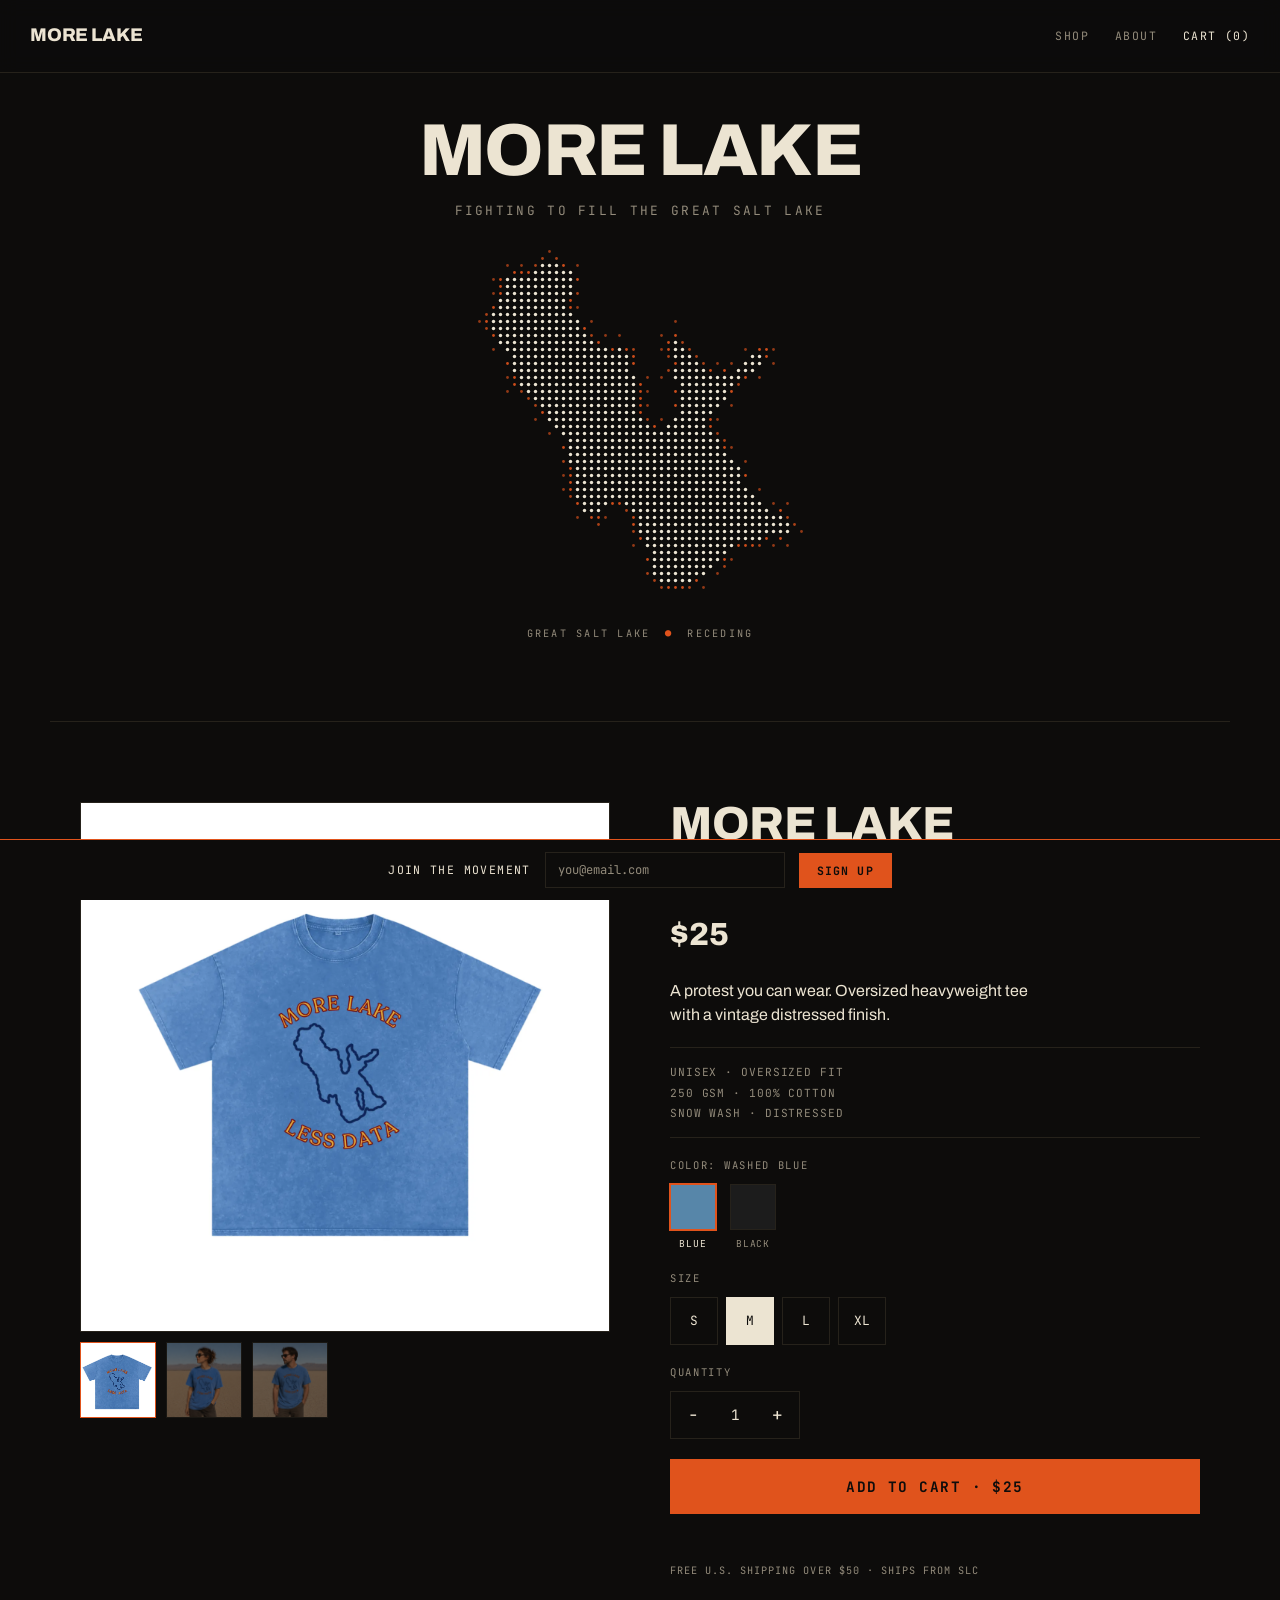
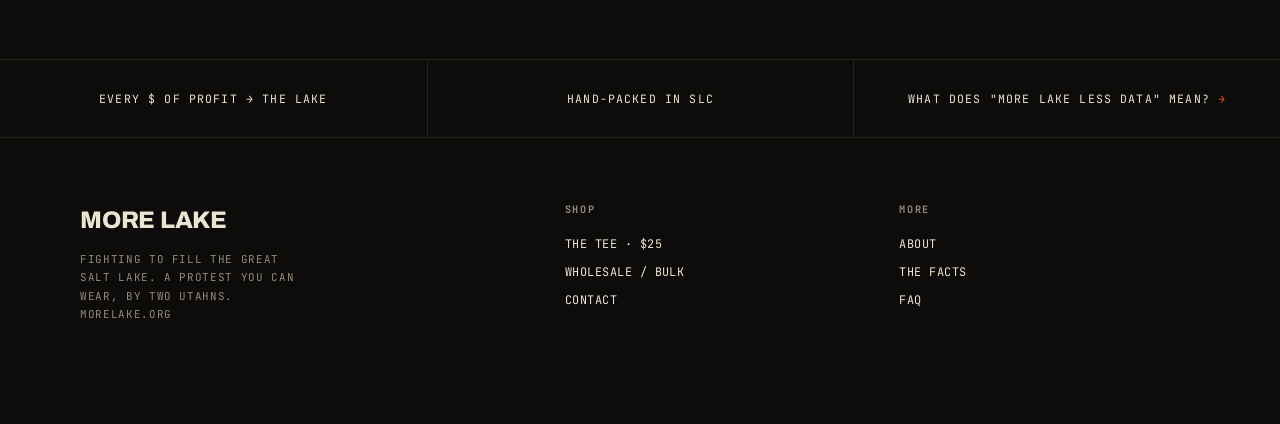
==== index.html @ fe7ec554 "Add cart drawer, quantity stepper, and live stock awareness - Slide-in cart drawer backed by Shopify" ====
<!DOCTYPE html>
<html lang="en">
<head>
<meta charset="UTF-8">
<meta name="viewport" content="width=device-width, initial-scale=1.0">
<meta http-equiv="Cache-Control" content="no-store, max-age=0">
<title>MORE LAKE</title>
<link rel="preconnect" href="https://fonts.googleapis.com">
<link rel="preconnect" href="https://fonts.gstatic.com" crossorigin>
<link href="https://fonts.googleapis.com/css2?family=Archivo:wght@400;500;600;700;800;900&family=JetBrains+Mono:wght@400;500;700&display=swap" rel="stylesheet">
<link rel="stylesheet" href="styles.css">
</head>
<body>

<nav>
  <div class="wordmark">More Lake</div>
  <div class="navr">
    <a href="#shop">SHOP</a>
    <a href="about.html">ABOUT</a>
    <a href="#" class="live" id="cartLink">CART (0)</a>
  </div>
</nav>

<!-- HERO: animated dithered lake dissolve -->
<header class="hero">
  <h1>More Lake</h1>
  <div class="tag">Fighting to fill the Great Salt Lake</div>
  <div class="lake-wrap">
    <canvas id="lakeCanvas" aria-label="The Great Salt Lake, dissolving"></canvas>
    <div class="lake-cap">Great Salt Lake <span class="dotmark">●</span> receding</div>
  </div>
</header>

<!-- PRODUCT -->
<section class="product" id="shop">
  <div class="gallery">
    <img class="main" id="mainImg" src="assets/blue-flat.png" alt="More Lake Less Data tee">
    <div class="thumbs" id="thumbs">
      <img src="assets/blue-flat.png" class="on" alt="flat">
      <img src="assets/blue-woman.png" alt="on model">
      <img src="assets/blue-man.png" alt="on model">
    </div>
  </div>
  <div class="buy">
    <h2>More Lake<br>Less Data Tee</h2>
    <div class="price">$25</div>
    <div class="desc">A protest you can wear. Oversized heavyweight tee with a vintage distressed finish.</div>
    <div class="specrow">
      UNISEX · OVERSIZED FIT<br>
      250 GSM · 100% COTTON<br>
      SNOW WASH · DISTRESSED
    </div>

    <div class="opt">
      <div class="olbl">Color: <span id="colorName">Washed Blue</span></div>
      <div class="swatches" id="swatches">
        <div class="sw on" data-color="blue"><span class="chip chip-blue"></span><span class="nm">Blue</span></div>
        <div class="sw" data-color="black"><span class="chip chip-black"></span><span class="nm">Black</span></div>
      </div>
    </div>

    <div class="opt">
      <div class="olbl">Size</div>
      <div class="sizes" id="sizes">
        <div class="sz">S</div><div class="sz on">M</div><div class="sz">L</div><div class="sz">XL</div>
      </div>
    </div>

    <div class="opt">
      <div class="olbl">Quantity</div>
      <div class="qtybox">
        <button class="qbtn" id="qminus" type="button" aria-label="Decrease quantity">−</button>
        <span class="qval" id="qval">1</span>
        <button class="qbtn" id="qplus" type="button" aria-label="Increase quantity">+</button>
      </div>
    </div>

    <button class="addcart" id="add">ADD TO CART · $25</button>
    <div class="stocknote" id="stocknote"></div>
    <div class="fine">FREE U.S. SHIPPING OVER $50 · SHIPS FROM SLC</div>
  </div>
</section>

<!-- VALUES -->
<div class="values">
  <div>EVERY $ OF PROFIT → THE LAKE</div>
  <div>HAND-PACKED IN SLC</div>
  <a href="about.html" class="vcell">WHAT DOES "MORE LAKE LESS DATA" MEAN? <span class="arr">→</span></a>
</div>

<!-- FOOTER -->
<footer>
  <div>
    <div class="fm">More Lake</div>
    <div class="ft">Fighting to fill the Great Salt Lake. A protest you can wear, by two Utahns. morelake.org</div>
  </div>
  <div>
    <h4>Shop</h4>
    <a href="index.html#shop">The tee · $25</a>
    <a href="wholesale.html">Wholesale / bulk</a>
    <a href="contact.html">Contact</a>
  </div>
  <div>
    <h4>More</h4>
    <a href="about.html">About</a>
    <a href="about.html#facts">The facts</a>
    <a href="about.html#faq">FAQ</a>
  </div>
</footer>

<form class="emailbar" id="emailbar">
  <span class="lbl">JOIN THE MOVEMENT</span>
  <input type="email" placeholder="you@email.com" aria-label="email">
  <button type="submit">SIGN UP</button>
</form>

<div class="cart-backdrop" id="cartBackdrop"></div>
<aside class="cart-drawer" id="cartDrawer" aria-hidden="true" aria-label="Cart">
  <div class="cart-head"><span>Your Cart</span><button class="cart-close" id="cartClose" aria-label="Close cart">✕</button></div>
  <div class="cart-msg" id="cartMsg" role="status"></div>
  <div class="cart-items" id="cartItems"></div>
  <div class="cart-foot">
    <div class="cart-sub"><span>Subtotal</span><span id="cartSubtotal">$0.00</span></div>
    <button class="cart-checkout" id="cartCheckout">Checkout</button>
    <button class="cart-continue" id="cartContinue">Continue shopping</button>
  </div>
</aside>

<script>
  // ---- product interactions ----
  var SETS = {
    blue:  ['assets/blue-flat.png','assets/blue-woman.png','assets/blue-man.png'],
    black: ['assets/black-flat.png','assets/black-woman.png','assets/black-man.png']
  };
  var NAMES = {blue:'Washed Blue', black:'Washed Black'};
  var mainImg = document.getElementById('mainImg'), thumbs = document.getElementById('thumbs');
  function loadColor(color){
    document.getElementById('colorName').textContent = NAMES[color];
    mainImg.src = SETS[color][0];
    thumbs.innerHTML='';
    SETS[color].forEach(function(src,i){
      var t=document.createElement('img');t.src=src;if(i===0)t.className='on';
      t.addEventListener('click',function(){mainImg.src=src;thumbs.querySelectorAll('img').forEach(function(x){x.classList.remove('on')});t.classList.add('on');});
      thumbs.appendChild(t);
    });
  }
  document.querySelectorAll('#swatches .sw').forEach(function(sw){
    sw.addEventListener('click',function(){document.querySelectorAll('#swatches .sw').forEach(function(x){x.classList.remove('on')});sw.classList.add('on');loadColor(sw.dataset.color);});
  });
  function bindButtons(sel){
    document.querySelectorAll(sel+' .sz').forEach(function(s){
      s.addEventListener('click',function(){document.querySelectorAll(sel+' .sz').forEach(function(x){x.classList.remove('on')});s.classList.add('on');});
    });
  }
  bindButtons('#sizes');

  // ---- Shopify: live stock + on-site cart drawer (Storefront API) ----
  (function(){
    var SHOP='cgc10s-wr.myshopify.com', TOKEN='842c94f2799cb11d07cfb4695abb3f35', PID='9470919606530';
    var CLIENT=null, VARIANTS=[], CO=null, ready=false;
    var addBtn=document.getElementById('add'), note=document.getElementById('stocknote');
    var itemsEl=document.getElementById('cartItems'), subEl=document.getElementById('cartSubtotal'), cartLink=document.getElementById('cartLink');
    var drawer=document.getElementById('cartDrawer'), backdrop=document.getElementById('cartBackdrop');
    var msgEl=document.getElementById('cartMsg'), msgT=null;
    function showCartMsg(t){if(!msgEl)return;msgEl.textContent=t;msgEl.classList.add('show');if(msgT)clearTimeout(msgT);msgT=setTimeout(function(){if(msgEl)msgEl.classList.remove('show');},6000);}
    function clearCartMsg(){if(msgEl)msgEl.classList.remove('show');}
    function lineByVariant(gid){return lines().find(function(l){return l.variant&&l.variant.id===gid;});}

    function money(p){var a=(p&&p.amount!=null)?p.amount:p;var n=parseFloat(a);return '$'+(isNaN(n)?'0.00':n.toFixed(2));}
    function unit(li){var p=li.variant&&li.variant.price;return parseFloat((p&&p.amount!=null)?p.amount:p)||0;}
    function lineImg(li){var t=((li.variant&&li.variant.title)||li.title||'').toLowerCase();return t.indexOf('black')>-1?'assets/black-flat.png':'assets/blue-flat.png';}
    function lines(){return (CO&&CO.lineItems)||[];}
    function count(){return lines().reduce(function(s,li){return s+li.quantity;},0);}
    function updCount(){if(cartLink)cartLink.textContent='CART ('+count()+')';}

    function ingest(p){
      if(!p||!p.variants||!p.variants.length)return false;
      VARIANTS=p.variants.map(function(v){
        var o=(v.selectedOptions||[]).map(function(x){return String(x.value).toLowerCase().trim();});
        if(!o.length)o=String(v.title||'').toLowerCase().split('/').map(function(t){return t.trim();});
        return {gid:v.id,opts:o,avail:v.available!==false,qty:(typeof v.quantityAvailable==='number'?v.quantityAvailable:null)};
      });
      refresh();return true;
    }
    function match(color,size){return VARIANTS.find(function(x){return x.opts.some(function(t){return t.indexOf(color)>-1;})&&x.opts.some(function(t){return t===size;});});}
    function cur(){var sw=document.querySelector('#swatches .sw.on'),sz=document.querySelector('#sizes .sz.on');return {color:(sw?sw.dataset.color:'blue').toLowerCase(),size:(sz?sz.textContent.trim().toLowerCase():'')};}
    function pdpQty(){var q=document.getElementById('qval');return q?(parseInt(q.textContent,10)||1):1;}
    function refresh(){
      if(!VARIANTS.length)return;
      var c=cur();
      document.querySelectorAll('#sizes .sz').forEach(function(b){var v=match(c.color,b.textContent.trim().toLowerCase());b.classList.toggle('soldout',!v||!v.avail);});
      var v=c.size?match(c.color,c.size):null;
      if(!v||!v.avail){addBtn.classList.add('soldout');addBtn.textContent='SOLD OUT';if(note){note.textContent=c.size?'Sold out in this size':'';note.className='stocknote out';}}
      else{addBtn.classList.remove('soldout');addBtn.textContent='ADD TO CART · $25';if(note){if(v.qty!=null&&v.qty>0&&v.qty<=5){note.textContent='Only '+v.qty+' left';note.className='stocknote low';}else{note.textContent='';note.className='stocknote';}}}
    }

    function setCO(c){CO=c;render();updCount();}
    function drop(){try{localStorage.removeItem('ml_co');}catch(e){}}
    function newCart(){CLIENT.checkout.create().then(function(c){try{localStorage.setItem('ml_co',c.id);}catch(e){}setCO(c);ready=true;});}
    function getCart(){
      var id=null; try{id=localStorage.getItem('ml_co');}catch(e){}
      if(id){CLIENT.checkout.fetch(id).then(function(c){if(c&&!c.completedAt){setCO(c);ready=true;}else{drop();newCart();}}).catch(function(){drop();newCart();});}
      else newCart();
    }
    function addLine(gid,q){
      var before=count();
      return CLIENT.checkout.addLineItems(CO.id,[{variantId:gid,quantity:q}]).then(function(c){
        setCO(c);openCart();
        var added=count()-before, lv=lineByVariant(gid), total=lv?lv.quantity:added;
        return {requested:q, added:added, total:total, capped:added<q};
      });
    }
    function setQty(lid,q){
      if(q<1)return removeLine(lid);
      return CLIENT.checkout.updateLineItems(CO.id,[{id:lid,quantity:q}]).then(function(c){
        setCO(c);
        var l=lines().find(function(x){return x.id===lid;});
        if(l&&l.quantity<q)showCartMsg("That's all we have in stock.");
      }).catch(function(){render();});
    }
    function removeLine(lid){return CLIENT.checkout.removeLineItems(CO.id,[lid]).then(setCO).catch(function(){render();});}
    function findLine(id){return lines().find(function(l){return l.id===id;});}
    function render(){
      if(!itemsEl)return;
      var ls=lines();
      if(!ls.length){itemsEl.innerHTML='<div class="cart-empty">Your cart is empty</div>';if(subEl)subEl.textContent='$0.00';return;}
      itemsEl.innerHTML=ls.map(function(l){
        return '<div class="cart-line"><img src="'+lineImg(l)+'" alt="">'
          +'<div class="cl-info"><div class="cl-title">'+(l.title||'More Lake Less Data Tee')+'</div>'
          +'<div class="cl-variant">'+((l.variant&&l.variant.title)||'')+'</div>'
          +'<div class="cl-bottom"><span class="cl-qty"><button data-dec="'+l.id+'" aria-label="decrease">−</button><span>'+l.quantity+'</span><button data-inc="'+l.id+'" aria-label="increase">+</button></span>'
          +'<button class="cl-remove" data-rm="'+l.id+'">Remove</button></div></div>'
          +'<div class="cl-price">'+money(unit(l)*l.quantity)+'</div></div>';
      }).join('');
      if(subEl)subEl.textContent=money(CO.subtotalPrice);
      itemsEl.querySelectorAll('[data-dec]').forEach(function(b){b.onclick=function(){var l=findLine(b.getAttribute('data-dec'));if(l)setQty(l.id,l.quantity-1);};});
      itemsEl.querySelectorAll('[data-inc]').forEach(function(b){b.onclick=function(){var l=findLine(b.getAttribute('data-inc'));if(l)setQty(l.id,l.quantity+1);};});
      itemsEl.querySelectorAll('[data-rm]').forEach(function(b){b.onclick=function(){removeLine(b.getAttribute('data-rm'));};});
    }
    function openCart(){clearCartMsg();if(drawer){drawer.classList.add('open');drawer.setAttribute('aria-hidden','false');}if(backdrop)backdrop.classList.add('open');}
    function closeCart(){if(drawer){drawer.classList.remove('open');drawer.setAttribute('aria-hidden','true');}if(backdrop)backdrop.classList.remove('open');}

    function loadSDK(cb){if(window.ShopifyBuy&&window.ShopifyBuy.buildClient)return cb();var s=document.createElement('script');s.async=true;s.src='https://sdks.shopifycdn.com/buy-button/latest/buy-button-storefront.min.js';s.onload=cb;(document.head||document.body).appendChild(s);}
    loadSDK(function(){
      CLIENT=ShopifyBuy.buildClient({domain:SHOP,storefrontAccessToken:TOKEN});
      var ids=[PID,(function(){try{return btoa('gid://shopify/Product/'+PID);}catch(e){return PID;}})(),'gid://shopify/Product/'+PID];
      (function go(i){if(i>=ids.length){console.warn('[ML] product fetch failed');return;}CLIENT.product.fetch(ids[i]).then(function(p){if(!ingest(p))go(i+1);}).catch(function(){go(i+1);});})(0);
      getCart();
    });

    var qv=document.getElementById('qval'),qm=document.getElementById('qminus'),qp=document.getElementById('qplus');
    if(qm)qm.onclick=function(){qv.textContent=Math.max(1,(parseInt(qv.textContent,10)||1)-1);};
    if(qp)qp.onclick=function(){qv.textContent=Math.min(10,(parseInt(qv.textContent,10)||1)+1);};
    document.querySelectorAll('#swatches .sw').forEach(function(s){s.addEventListener('click',refresh);});
    document.querySelectorAll('#sizes .sz').forEach(function(s){s.addEventListener('click',refresh);});
    function doAdd(v){addBtn.textContent='ADDING…';addLine(v.gid,pdpQty()).then(function(res){addBtn.textContent='ADD TO CART · $25';var q=document.getElementById('qval');if(q)q.textContent='1';if(res&&res.capped){if(res.added<=0)showCartMsg('You already have all '+res.total+' we have in stock.');else showCartMsg('Only '+res.total+' left in stock, so we added '+res.added+'.');}}).catch(function(){addBtn.textContent='ADD TO CART · $25';});}
    addBtn.addEventListener('click',function(){
      if(addBtn.classList.contains('soldout'))return;
      var c=cur(); var v=c.size?match(c.color,c.size):null;
      if(!v||!v.avail)return;
      if(ready&&CO){doAdd(v);return;}
      addBtn.textContent='ONE MOMENT…';var n=0,iv=setInterval(function(){n++;if((ready&&CO)||n>24){clearInterval(iv);if(ready&&CO)doAdd(v);else addBtn.textContent='ADD TO CART · $25';}},250);
    });
    var cClose=document.getElementById('cartClose'),cCont=document.getElementById('cartContinue'),cCheck=document.getElementById('cartCheckout');
    if(cClose)cClose.onclick=closeCart; if(cCont)cCont.onclick=closeCart; if(backdrop)backdrop.onclick=closeCart;
    if(cCheck)cCheck.onclick=function(){if(CO&&CO.webUrl&&count()>0)window.location.href=CO.webUrl;};
    if(cartLink)cartLink.addEventListener('click',function(e){e.preventDefault();openCart();});
    document.addEventListener('keydown',function(e){if(e.key==='Escape')closeCart();});
  })();
  document.getElementById('emailbar').addEventListener('submit',function(e){e.preventDefault();var b=this.querySelector('button');b.textContent='THANKS';setTimeout(function(){b.textContent='SIGN UP'},1500);});

  // ---- LAKE DISSOLVE: shoreline recedes & fills, dithered, from the real shirt mask ----
  (function(){
    var canvas=document.getElementById('lakeCanvas');
    if(!canvas) return;
    var ctx=canvas.getContext('2d');
    var DPR=Math.min(window.devicePixelRatio||1,2);
    var STEP=7;
    var off=document.createElement('canvas'), octx=off.getContext('2d');
    var maskImg=new Image();
    var inside=[], dist=null, gw=0, gh=0, W=0, H=0, maxDist=1, ready=false;
    var bayer=[[0,8,2,10],[12,4,14,6],[3,11,1,9],[15,7,13,5]];
    var bone={r:236,g:228,b:210}, orange={r:224,g:83,b:28};

    function build(){
      var cssH=Math.min(Math.round(window.innerHeight*0.42), 380);
      var ar=(maskImg.naturalWidth/maskImg.naturalHeight)||0.94;
      var cssW=Math.min(canvas.parentNode.clientWidth, Math.round(cssH*ar));
      W=cssW; H=cssH;
      canvas.style.width=cssW+'px'; canvas.style.height=cssH+'px';
      canvas.width=cssW*DPR; canvas.height=cssH*DPR;
      ctx.setTransform(DPR,0,0,DPR,0,0);
      gw=Math.ceil(cssW/STEP); gh=Math.ceil(cssH/STEP);
      off.width=gw; off.height=gh; octx.clearRect(0,0,gw,gh);
      var mx=Math.round(gw*0.04), my=Math.round(gh*0.04);
      octx.drawImage(maskImg, mx, my, gw-2*mx, gh-2*my);
      var d=octx.getImageData(0,0,gw,gh).data;
      inside=new Array(gw*gh);
      for(var i=0;i<gw*gh;i++) inside[i]=d[i*4+3]>110;
      var INF=1e9; dist=new Float32Array(gw*gh);
      for(i=0;i<gw*gh;i++) dist[i]=inside[i]?INF:0;
      var x,y,v;
      for(y=0;y<gh;y++)for(x=0;x<gw;x++){ i=y*gw+x; if(!inside[i])continue; v=dist[i];
        if(x>0)v=Math.min(v,dist[i-1]+1);
        if(y>0)v=Math.min(v,dist[i-gw]+1);
        if(x>0&&y>0)v=Math.min(v,dist[i-gw-1]+1.414);
        if(x<gw-1&&y>0)v=Math.min(v,dist[i-gw+1]+1.414);
        dist[i]=v; }
      for(y=gh-1;y>=0;y--)for(x=gw-1;x>=0;x--){ i=y*gw+x; if(!inside[i])continue; v=dist[i];
        if(x<gw-1)v=Math.min(v,dist[i+1]+1);
        if(y<gh-1)v=Math.min(v,dist[i+gw]+1);
        if(x<gw-1&&y<gh-1)v=Math.min(v,dist[i+gw+1]+1.414);
        if(x>0&&y<gh-1)v=Math.min(v,dist[i+gw-1]+1.414);
        dist[i]=v; }
      maxDist=1; for(i=0;i<gw*gh;i++) if(inside[i]&&dist[i]<1e8&&dist[i]>maxDist) maxDist=dist[i];
      ready=true;
    }
    function frame(t){
      if(ready){
        ctx.clearRect(0,0,W,H);
        var e=(0.5-0.5*Math.cos(t*0.00052))*maxDist*0.24;  // gentle recede (less dramatic)
        var band=1.8;
        for(var y=0;y<gh;y++)for(var x=0;x<gw;x++){
          var idx=y*gw+x; if(!inside[idx]) continue;
          var dd=dist[idx]; if(dd>1e8) dd=maxDist;
          var f=(dd-e)/band; if(f>1)f=1;
          if(f<=0) continue;
          if((bayer[y&3][x&3]+0.5)/16 < f){
            var edge=f<0.85;
            var c=edge?orange:bone, rad=edge?1.4:1.7;
            ctx.fillStyle='rgba('+c.r+','+c.g+','+c.b+','+(0.5+0.5*f)+')';
            ctx.beginPath(); ctx.arc(x*STEP+STEP/2,y*STEP+STEP/2,rad,0,6.2832); ctx.fill();
          }
        }
      }
      requestAnimationFrame(frame);
    }
    maskImg.onload=function(){ build(); };
    maskImg.src='[data-uri]';
    requestAnimationFrame(frame);
    var rt; window.addEventListener('resize',function(){clearTimeout(rt);rt=setTimeout(function(){ if(maskImg.complete) build(); },150);});
  })();
</script>
</body>
</html>
---- styles.css ----
:root{
  --bg:#0d0c0b;
  --panel:#15130f;
  --bone:#ece4d2;
  --dim:#8c857658;
  --dim2:#938b7b;
  --orange:#e0531c;
  --blue:#5786a9;
  --line:#26221b;
}
*{box-sizing:border-box;margin:0;padding:0}
html{scroll-behavior:smooth}
body{
  font-family:'Archivo',Helvetica,Arial,sans-serif;
  background:var(--bg);color:var(--bone);
  line-height:1.5;padding-bottom:54px;-webkit-font-smoothing:antialiased;overflow-x:hidden;
}
a{color:inherit;text-decoration:none}
img{max-width:100%;display:block}
.mono{font-family:'JetBrains Mono',monospace}
.dotmark{color:var(--orange)}

/* nav */
nav{display:flex;align-items:center;justify-content:space-between;padding:22px 30px;
  position:sticky;top:0;background:rgba(13,12,11,.82);backdrop-filter:blur(10px);z-index:40;border-bottom:1px solid var(--line)}
.wordmark{font-weight:800;font-size:1.15rem;letter-spacing:-.01em;text-transform:uppercase}
.navr{display:flex;gap:26px;align-items:center;font-family:'JetBrains Mono',monospace;font-size:.72rem;letter-spacing:.12em;text-transform:uppercase;color:var(--dim2)}
.navr a:hover{color:var(--orange)}
.navr .live{color:var(--bone)}

/* hero */
.hero{display:flex;flex-direction:column;align-items:center;text-align:center;padding:44px 26px 80px}
.hero h1{font-weight:800;font-size:clamp(2.4rem,6vw,4.6rem);letter-spacing:-.02em;text-transform:uppercase;line-height:.9}
.hero .tag{margin-top:18px;font-family:'JetBrains Mono',monospace;font-size:.8rem;letter-spacing:.18em;text-transform:uppercase;color:var(--dim2)}
.lake-wrap{margin-top:14px;width:100%;max-width:520px;position:relative}
#lakeCanvas{display:block;margin:0 auto}
.lake-cap{margin-top:14px;font-family:'JetBrains Mono',monospace;font-size:.64rem;letter-spacing:.22em;text-transform:uppercase;color:var(--dim2)}
.lake-cap .dotmark{margin:0 6px}

/* product */
.product{border-top:1px solid var(--line);padding:80px 30px;display:grid;grid-template-columns:1fr 1fr;gap:60px;max-width:1180px;margin:0 auto}
.gallery .main{width:100%;aspect-ratio:1/1;object-fit:contain;background:#fff;border:1px solid var(--line);padding:9%}
.thumbs{display:flex;gap:10px;margin-top:10px}
.thumbs img{width:76px;height:76px;object-fit:contain;background:#fff;border:1px solid var(--line);cursor:pointer;opacity:.5;transition:.15s}
.thumbs img:hover,.thumbs img.on{opacity:1;border-color:var(--orange)}
.buy{display:flex;flex-direction:column;justify-content:center;gap:20px}
.buy h2{font-weight:800;font-size:clamp(2rem,4vw,2.9rem);text-transform:uppercase;letter-spacing:-.01em;line-height:.96}
.buy .price{font-weight:800;font-size:2rem}
.buy .desc{font-size:1rem;color:var(--bone);max-width:42ch}
.buy .desc .ph{color:var(--dim2)}
.specrow{font-family:'JetBrains Mono',monospace;font-size:.7rem;letter-spacing:.08em;text-transform:uppercase;color:var(--dim2);
  border-top:1px solid var(--line);border-bottom:1px solid var(--line);padding:14px 0;line-height:1.8}
.opt .olbl{font-family:'JetBrains Mono',monospace;font-size:.66rem;letter-spacing:.16em;text-transform:uppercase;color:var(--dim2);margin-bottom:10px}
.swatches{display:flex;gap:14px}
.sw{display:flex;flex-direction:column;align-items:center;gap:7px;cursor:pointer}
.sw .chip{width:46px;height:46px;border:1px solid var(--line)}
.sw.on .chip{border-color:var(--orange);box-shadow:0 0 0 1px var(--orange)}
.sw .nm{font-family:'JetBrains Mono',monospace;font-size:.6rem;letter-spacing:.08em;text-transform:uppercase;color:var(--dim2)}
.sw.on .nm{color:var(--bone)}
.chip-blue{background:#5786a9}
.chip-black{background:#1c1c1c}
.sizes{display:flex;gap:8px}
.sz{width:48px;height:48px;border:1px solid var(--line);display:grid;place-items:center;font-family:'JetBrains Mono',monospace;font-size:.8rem;cursor:pointer;background:transparent;color:var(--bone)}
.sz:hover{border-color:var(--bone)}
.sz.on{background:var(--bone);color:var(--bg);border-color:var(--bone)}
.addcart{width:100%;background:var(--orange);color:var(--bg);border:none;font-family:'JetBrains Mono',monospace;font-weight:700;
  font-size:.9rem;letter-spacing:.1em;text-transform:uppercase;padding:18px;cursor:pointer;transition:.15s}
.addcart:hover{background:var(--bone)}
.buy .fine{font-family:'JetBrains Mono',monospace;font-size:.64rem;letter-spacing:.1em;text-transform:uppercase;color:var(--dim2)}
.sz.soldout,.sz.soldout.on{cursor:not-allowed;color:var(--dim2);background:transparent;border-color:var(--line);text-decoration:none;background-image:linear-gradient(135deg,transparent calc(50% - 1px),var(--dim2) calc(50% - 1px),var(--dim2) calc(50% + 1px),transparent calc(50% + 1px))}
.addcart.soldout{background:var(--line);color:var(--dim2);cursor:not-allowed}
.addcart.soldout:hover{background:var(--line)}
.stocknote{font-family:'JetBrains Mono',monospace;font-size:.66rem;letter-spacing:.08em;text-transform:uppercase;min-height:.9em}
.stocknote.low{color:var(--orange)}
.stocknote.out{color:var(--dim2)}

/* qty stepper */
.qtybox{display:inline-flex;align-items:center;border:1px solid var(--line)}
.qbtn{background:none;border:none;color:var(--bone);width:44px;height:46px;font-size:1.1rem;cursor:pointer;font-family:'JetBrains Mono',monospace;line-height:1}
.qbtn:hover{background:#1a1813}
.qval{font-family:'JetBrains Mono',monospace;font-size:.9rem;min-width:40px;text-align:center}

/* cart drawer */
.cart-backdrop{position:fixed;inset:0;background:rgba(0,0,0,.55);opacity:0;visibility:hidden;transition:opacity .25s,visibility .25s;z-index:90}
.cart-backdrop.open{opacity:1;visibility:visible}
.cart-drawer{position:fixed;top:0;right:0;height:100%;width:min(410px,92vw);background:var(--bg);border-left:1px solid var(--line);transform:translateX(100%);transition:transform .28s cubic-bezier(.2,.7,.2,1);z-index:91;display:flex;flex-direction:column}
.cart-drawer.open{transform:none}
.cart-head{display:flex;align-items:center;justify-content:space-between;padding:24px 24px 18px;border-bottom:1px solid var(--line);font-family:'JetBrains Mono',monospace;font-size:.8rem;letter-spacing:.16em;text-transform:uppercase}
.cart-close{background:none;border:none;color:var(--bone);font-size:1.1rem;cursor:pointer;line-height:1}
.cart-close:hover{color:var(--orange)}
.cart-msg{display:none;margin:14px 24px 0;padding:9px 12px;border:1px solid var(--orange);color:var(--orange);font-family:'JetBrains Mono',monospace;font-size:.66rem;font-weight:500;line-height:1.45;letter-spacing:.05em;text-transform:uppercase}
.cart-msg.show{display:block}
.cart-items{flex:1;overflow-y:auto;padding:6px 24px}
.cart-empty{font-family:'JetBrains Mono',monospace;font-size:.72rem;letter-spacing:.08em;text-transform:uppercase;color:var(--dim2);text-align:center;padding:48px 0}
.cart-line{display:flex;gap:14px;padding:18px 0;border-bottom:1px solid var(--line)}
.cart-line img{width:62px;height:62px;object-fit:contain;background:#fff;border:1px solid var(--line);flex-shrink:0;padding:4px}
.cl-info{flex:1;min-width:0}
.cl-title{font-weight:700;font-size:.82rem;text-transform:uppercase;line-height:1.05}
.cl-variant{font-family:'JetBrains Mono',monospace;font-size:.62rem;letter-spacing:.06em;text-transform:uppercase;color:var(--dim2);margin-top:5px}
.cl-bottom{display:flex;align-items:center;gap:14px;margin-top:11px}
.cl-qty{display:inline-flex;align-items:center;border:1px solid var(--line)}
.cl-qty button{background:none;border:none;color:var(--bone);width:26px;height:26px;cursor:pointer;font-size:.85rem;font-family:'JetBrains Mono',monospace;line-height:1}
.cl-qty button:hover{color:var(--orange)}
.cl-qty span{font-family:'JetBrains Mono',monospace;font-size:.72rem;min-width:26px;text-align:center}
.cl-remove{background:none;border:none;color:var(--dim2);font-family:'JetBrains Mono',monospace;font-size:.58rem;letter-spacing:.08em;text-transform:uppercase;cursor:pointer;text-decoration:underline;padding:0}
.cl-remove:hover{color:var(--bone)}
.cl-price{font-family:'JetBrains Mono',monospace;font-size:.78rem;align-self:flex-start;white-space:nowrap}
.cart-foot{border-top:1px solid var(--line);padding:18px 24px 22px}
.cart-sub{display:flex;justify-content:space-between;font-family:'JetBrains Mono',monospace;font-size:.82rem;letter-spacing:.06em;text-transform:uppercase;margin-bottom:14px}
.cart-checkout{width:100%;background:var(--orange);color:var(--bg);border:none;font-family:'JetBrains Mono',monospace;font-weight:700;font-size:.9rem;letter-spacing:.1em;text-transform:uppercase;padding:16px;cursor:pointer}
.cart-checkout:hover{background:var(--bone)}
.cart-continue{width:100%;background:none;border:none;color:var(--dim2);font-family:'JetBrains Mono',monospace;font-size:.68rem;letter-spacing:.1em;text-transform:uppercase;padding:14px 0 2px;cursor:pointer}
.cart-continue:hover{color:var(--bone)}

/* values */
.values{display:grid;grid-template-columns:repeat(3,1fr);border-top:1px solid var(--line);border-bottom:1px solid var(--line)}
.values div,.values .vcell{padding:30px 24px;text-align:center;font-family:'JetBrains Mono',monospace;font-size:.72rem;letter-spacing:.1em;text-transform:uppercase;color:var(--bone)}
.values > * + *{border-left:1px solid var(--line)}
.values .vcell{display:block;transition:.15s}
.values .vcell .arr{color:var(--orange)}
.values .vcell:hover{background:var(--orange);color:var(--bg)}
.values .vcell:hover .arr{color:var(--bg)}

/* footer */
footer{padding:64px 30px 46px;display:grid;grid-template-columns:1.5fr 1fr 1fr;gap:34px;max-width:1180px;margin:0 auto}
footer .fm{font-weight:800;font-size:1.5rem;text-transform:uppercase;letter-spacing:-.01em}
footer .ft{margin-top:12px;font-family:'JetBrains Mono',monospace;font-size:.68rem;letter-spacing:.06em;text-transform:uppercase;color:var(--dim2);max-width:32ch;line-height:1.7}
footer h4{font-family:'JetBrains Mono',monospace;font-size:.64rem;letter-spacing:.16em;text-transform:uppercase;color:var(--dim2);margin-bottom:14px}
footer a{display:block;font-family:'JetBrains Mono',monospace;font-size:.74rem;letter-spacing:.04em;text-transform:uppercase;color:var(--bone);padding:5px 0}
footer a:hover{color:var(--orange)}

/* email bar */
.emailbar{position:fixed;bottom:0;left:0;right:0;z-index:50;background:var(--bg);border-top:1px solid var(--orange);
  display:flex;align-items:center;justify-content:center;gap:14px;padding:12px 16px;flex-wrap:wrap}
.emailbar .lbl{font-family:'JetBrains Mono',monospace;font-size:.72rem;letter-spacing:.12em;text-transform:uppercase;color:var(--bone)}
.emailbar input{font-family:'JetBrains Mono',monospace;background:transparent;border:1px solid var(--line);color:var(--bone);padding:9px 12px;font-size:.76rem;width:240px;max-width:46vw}
.emailbar input::placeholder{color:var(--dim2)}
.emailbar button{font-family:'JetBrains Mono',monospace;font-weight:700;text-transform:uppercase;font-size:.72rem;letter-spacing:.1em;background:var(--orange);color:var(--bg);border:none;padding:10px 18px;cursor:pointer}
.emailbar button:hover{background:var(--bone)}

@media(max-width:880px){
  .product{grid-template-columns:1fr;gap:34px}
  .values{grid-template-columns:1fr}
  .values > * + *{border-left:none;border-top:1px solid var(--line)}
  footer{grid-template-columns:1fr;gap:26px}
  .emailbar .lbl{display:none}
}

/* content pages: about / wholesale / contact */
.page{max-width:760px;margin:0 auto;padding:66px 30px 40px}
.page .eyebrow{font-family:'JetBrains Mono',monospace;font-size:.7rem;letter-spacing:.2em;text-transform:uppercase;color:var(--orange);margin-bottom:16px}
.page h1{font-weight:800;font-size:clamp(2.4rem,6vw,4rem);text-transform:uppercase;letter-spacing:-.01em;line-height:.92;margin-bottom:22px}
.page h2{font-weight:800;font-size:1.4rem;text-transform:uppercase;letter-spacing:.01em;margin:46px 0 14px;padding-top:22px;border-top:1px solid var(--line)}
.page p{font-size:1.05rem;color:#cfc8b8;max-width:62ch;margin-bottom:14px;line-height:1.65}
.page p.lede{font-size:1.22rem;color:var(--bone);max-width:54ch}
.page a.ln{color:var(--orange)}
.ph{display:inline-block;font-family:'JetBrains Mono',monospace;font-size:.56rem;font-weight:500;letter-spacing:.08em;text-transform:uppercase;color:var(--dim2);border:1px dashed var(--line);padding:1px 6px;vertical-align:middle}

.facts2{list-style:none;margin-top:6px}
.facts2 li{border-top:1px solid var(--line);padding:16px 0;display:flex;gap:16px;align-items:baseline}
.facts2 li:last-child{border-bottom:1px solid var(--line)}
.facts2 .n{font-family:'JetBrains Mono',monospace;font-size:.74rem;color:var(--orange);flex-shrink:0;width:26px}
.facts2 b{display:block;font-weight:700;font-size:1.04rem;margin-bottom:4px;color:var(--bone)}
.facts2 small{font-family:'JetBrains Mono',monospace;font-size:.64rem;letter-spacing:.06em;text-transform:uppercase;color:var(--dim2)}

.faq2{margin-top:8px}
.faq2 .q{font-weight:700;font-size:1.08rem;text-transform:uppercase;padding:20px 0 6px;border-top:1px solid var(--line)}
.faq2 .a{font-size:1rem;color:#cfc8b8;padding-bottom:18px;max-width:60ch;line-height:1.6}
.faq2 a{color:var(--orange)}

.form{margin-top:24px;display:flex;flex-direction:column;gap:16px;max-width:540px}
.form .two{display:grid;grid-template-columns:1fr 1fr;gap:16px}
.form .row{display:flex;flex-direction:column;gap:7px}
.form label{font-family:'JetBrains Mono',monospace;font-size:.64rem;letter-spacing:.14em;text-transform:uppercase;color:var(--dim2)}
.form input,.form textarea{font-family:'JetBrains Mono',monospace;background:transparent;border:1px solid var(--line);color:var(--bone);padding:12px 14px;font-size:.86rem}
.form input:focus,.form textarea:focus{outline:none;border-color:var(--orange)}
.form textarea{resize:vertical;min-height:120px}
.form button{justify-self:start;font-family:'JetBrains Mono',monospace;font-weight:700;text-transform:uppercase;font-size:.8rem;letter-spacing:.1em;background:var(--orange);color:var(--bg);border:none;padding:14px 26px;cursor:pointer}
.form button:hover{background:var(--bone)}
@media(max-width:560px){.form .two{grid-template-columns:1fr}}
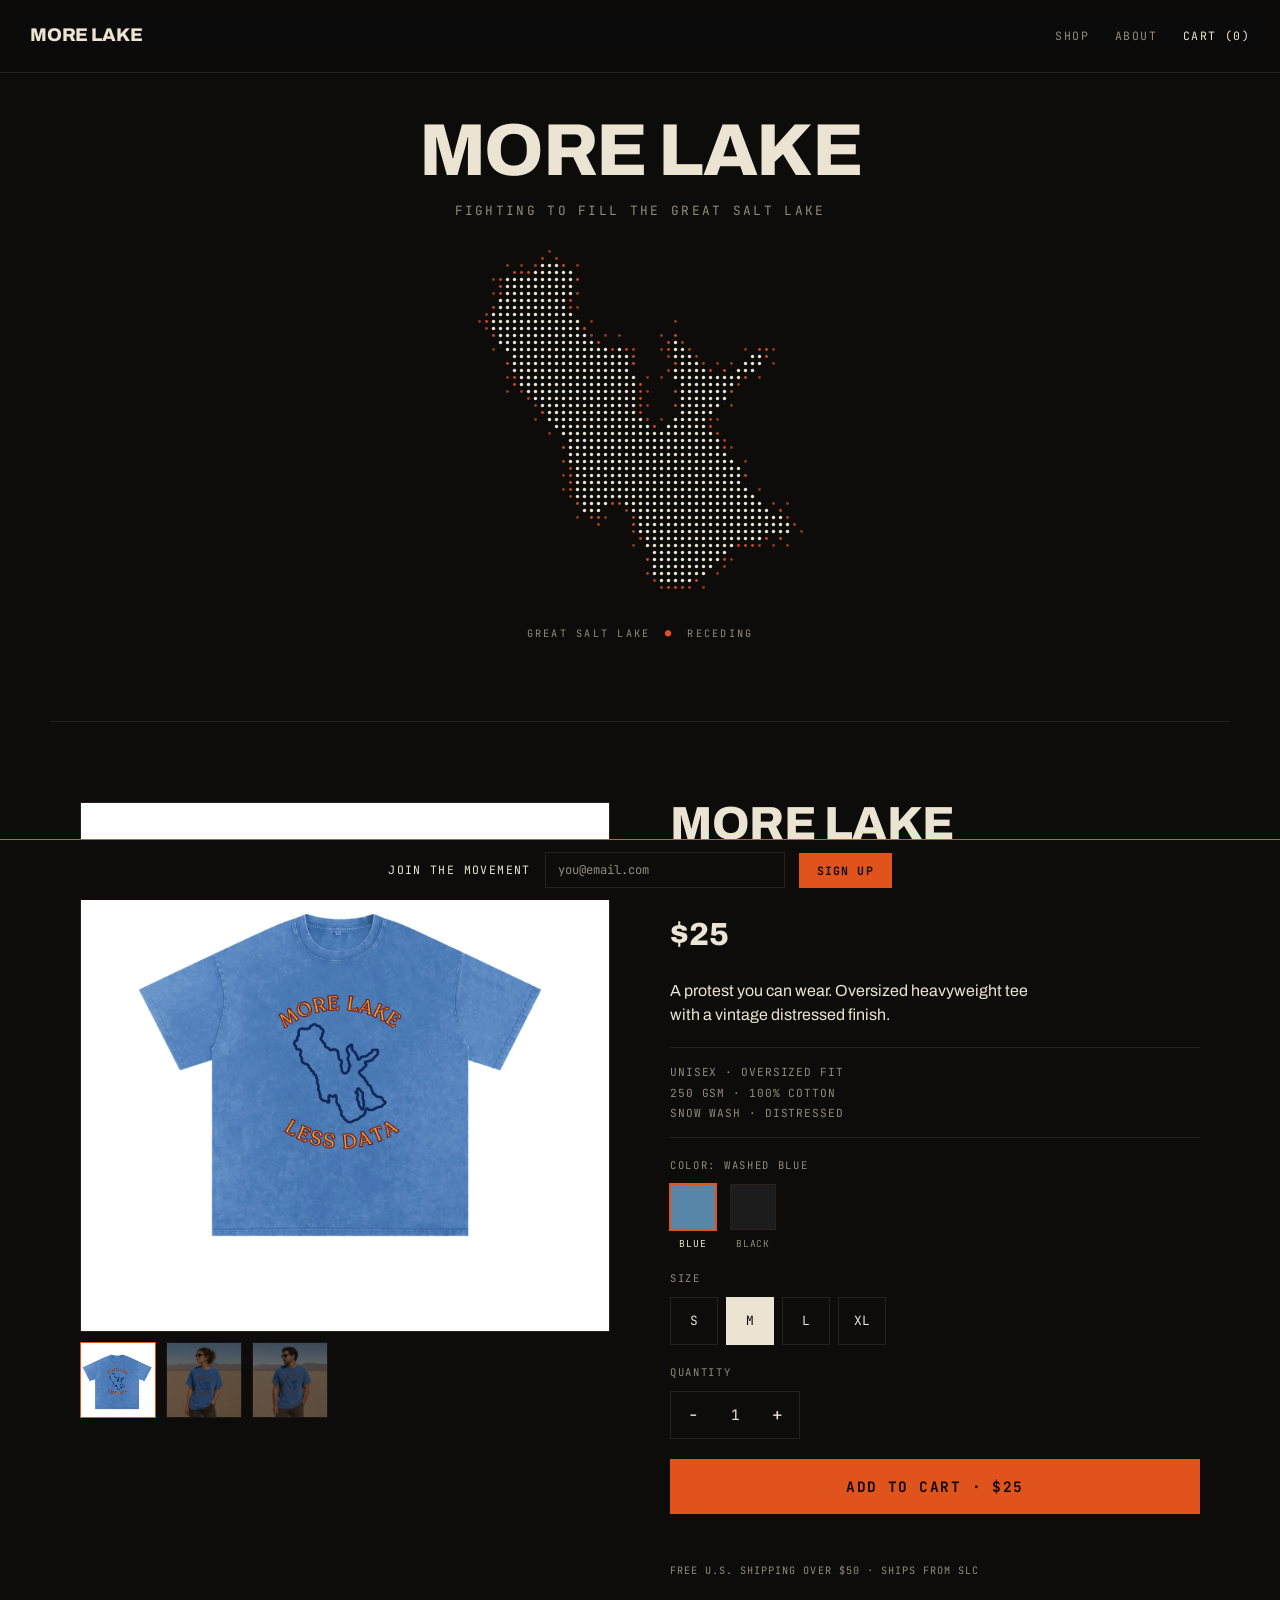
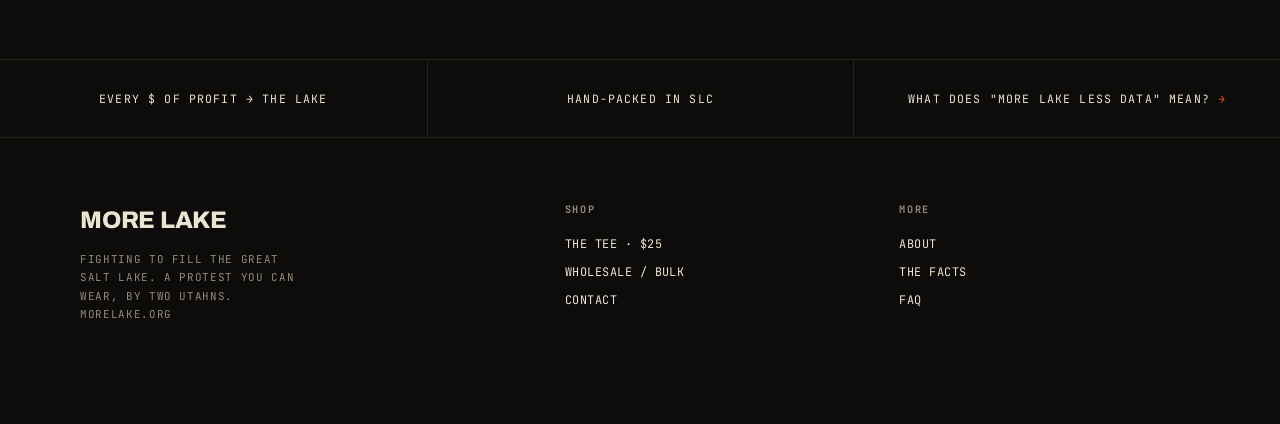
==== commit c1be72c4: "Wire live inventory: "Only N left" + stock-capped stepper - Swap to the Headless channel Storefront " ====
--- a/index.html
+++ b/index.html
@@ -156,7 +156,7 @@
 
   // ---- Shopify: live stock + on-site cart drawer (Storefront API) ----
   (function(){
-    var SHOP='cgc10s-wr.myshopify.com', TOKEN='842c94f2799cb11d07cfb4695abb3f35', PID='9470919606530';
+    var SHOP='cgc10s-wr.myshopify.com', TOKEN='ea864748ef8052ec1c69f23bfa16587c', PID='9470919606530';
     var CLIENT=null, VARIANTS=[], CO=null, ready=false;
     var addBtn=document.getElementById('add'), note=document.getElementById('stocknote');
     var itemsEl=document.getElementById('cartItems'), subEl=document.getElementById('cartSubtotal'), cartLink=document.getElementById('cartLink');
@@ -191,9 +191,21 @@
       document.querySelectorAll('#sizes .sz').forEach(function(b){var v=match(c.color,b.textContent.trim().toLowerCase());b.classList.toggle('soldout',!v||!v.avail);});
       var v=c.size?match(c.color,c.size):null;
       if(!v||!v.avail){addBtn.classList.add('soldout');addBtn.textContent='SOLD OUT';if(note){note.textContent=c.size?'Sold out in this size':'';note.className='stocknote out';}}
-      else{addBtn.classList.remove('soldout');addBtn.textContent='ADD TO CART · $25';if(note){if(v.qty!=null&&v.qty>0&&v.qty<=5){note.textContent='Only '+v.qty+' left';note.className='stocknote low';}else{note.textContent='';note.className='stocknote';}}}
-    }
-
+      else{addBtn.classList.remove('soldout');addBtn.textContent='ADD TO CART · $25';if(note){if(v.qty!=null&&v.qty>0&&v.qty<=5){note.textContent='Only '+v.qty+' left';note.className='stocknote low';}else{note.textContent='';note.className='stocknote';}}if(v.qty!=null&&v.qty>0){var qe=document.getElementById('qval');if(qe&&(parseInt(qe.textContent,10)||1)>v.qty)qe.textContent=v.qty;}}
+    }
+
+    function fetchInventory(){
+      var ql='{ product(id:"gid://shopify/Product/'+PID+'"){ variants(first:50){ edges{ node{ id title quantityAvailable } } } } }';
+      fetch('https://'+SHOP+'/api/2024-01/graphql.json',{method:'POST',headers:{'Content-Type':'application/json','X-Shopify-Storefront-Access-Token':TOKEN},body:JSON.stringify({query:ql})})
+        .then(function(r){return r.json();})
+        .then(function(j){
+          var pr=j&&j.data&&j.data.product, eds=(pr&&pr.variants&&pr.variants.edges)||[];
+          var byId={},byTitle={};
+          eds.forEach(function(e){var n=e.node;if(n&&n.quantityAvailable!=null){byId[n.id]=n.quantityAvailable;byTitle[String(n.title||'').toLowerCase().trim()]=n.quantityAvailable;}});
+          VARIANTS.forEach(function(v){var qn=byId[v.gid];if(qn==null)qn=byTitle[v.opts.join(' / ')];if(qn!=null)v.qty=qn;});
+          refresh();
+        }).catch(function(){});
+    }
     function setCO(c){CO=c;render();updCount();}
     function drop(){try{localStorage.removeItem('ml_co');}catch(e){}}
     function newCart(){CLIENT.checkout.create().then(function(c){try{localStorage.setItem('ml_co',c.id);}catch(e){}setCO(c);ready=true;});}
@@ -244,13 +256,13 @@
     loadSDK(function(){
       CLIENT=ShopifyBuy.buildClient({domain:SHOP,storefrontAccessToken:TOKEN});
       var ids=[PID,(function(){try{return btoa('gid://shopify/Product/'+PID);}catch(e){return PID;}})(),'gid://shopify/Product/'+PID];
-      (function go(i){if(i>=ids.length){console.warn('[ML] product fetch failed');return;}CLIENT.product.fetch(ids[i]).then(function(p){if(!ingest(p))go(i+1);}).catch(function(){go(i+1);});})(0);
+      (function go(i){if(i>=ids.length){console.warn('[ML] product fetch failed');return;}CLIENT.product.fetch(ids[i]).then(function(p){if(!ingest(p)){go(i+1);}else{fetchInventory();}}).catch(function(){go(i+1);});})(0);
       getCart();
     });
 
     var qv=document.getElementById('qval'),qm=document.getElementById('qminus'),qp=document.getElementById('qplus');
     if(qm)qm.onclick=function(){qv.textContent=Math.max(1,(parseInt(qv.textContent,10)||1)-1);};
-    if(qp)qp.onclick=function(){qv.textContent=Math.min(10,(parseInt(qv.textContent,10)||1)+1);};
+    if(qp)qp.onclick=function(){var c=cur(),sv=c.size?match(c.color,c.size):null,mx=(sv&&sv.qty!=null&&sv.qty>0)?Math.min(10,sv.qty):10;qv.textContent=Math.min(mx,(parseInt(qv.textContent,10)||1)+1);};
     document.querySelectorAll('#swatches .sw').forEach(function(s){s.addEventListener('click',refresh);});
     document.querySelectorAll('#sizes .sz').forEach(function(s){s.addEventListener('click',refresh);});
     function doAdd(v){addBtn.textContent='ADDING…';addLine(v.gid,pdpQty()).then(function(res){addBtn.textContent='ADD TO CART · $25';var q=document.getElementById('qval');if(q)q.textContent='1';if(res&&res.capped){if(res.added<=0)showCartMsg('You already have all '+res.total+' we have in stock.');else showCartMsg('Only '+res.total+' left in stock, so we added '+res.added+'.');}}).catch(function(){addBtn.textContent='ADD TO CART · $25';});}
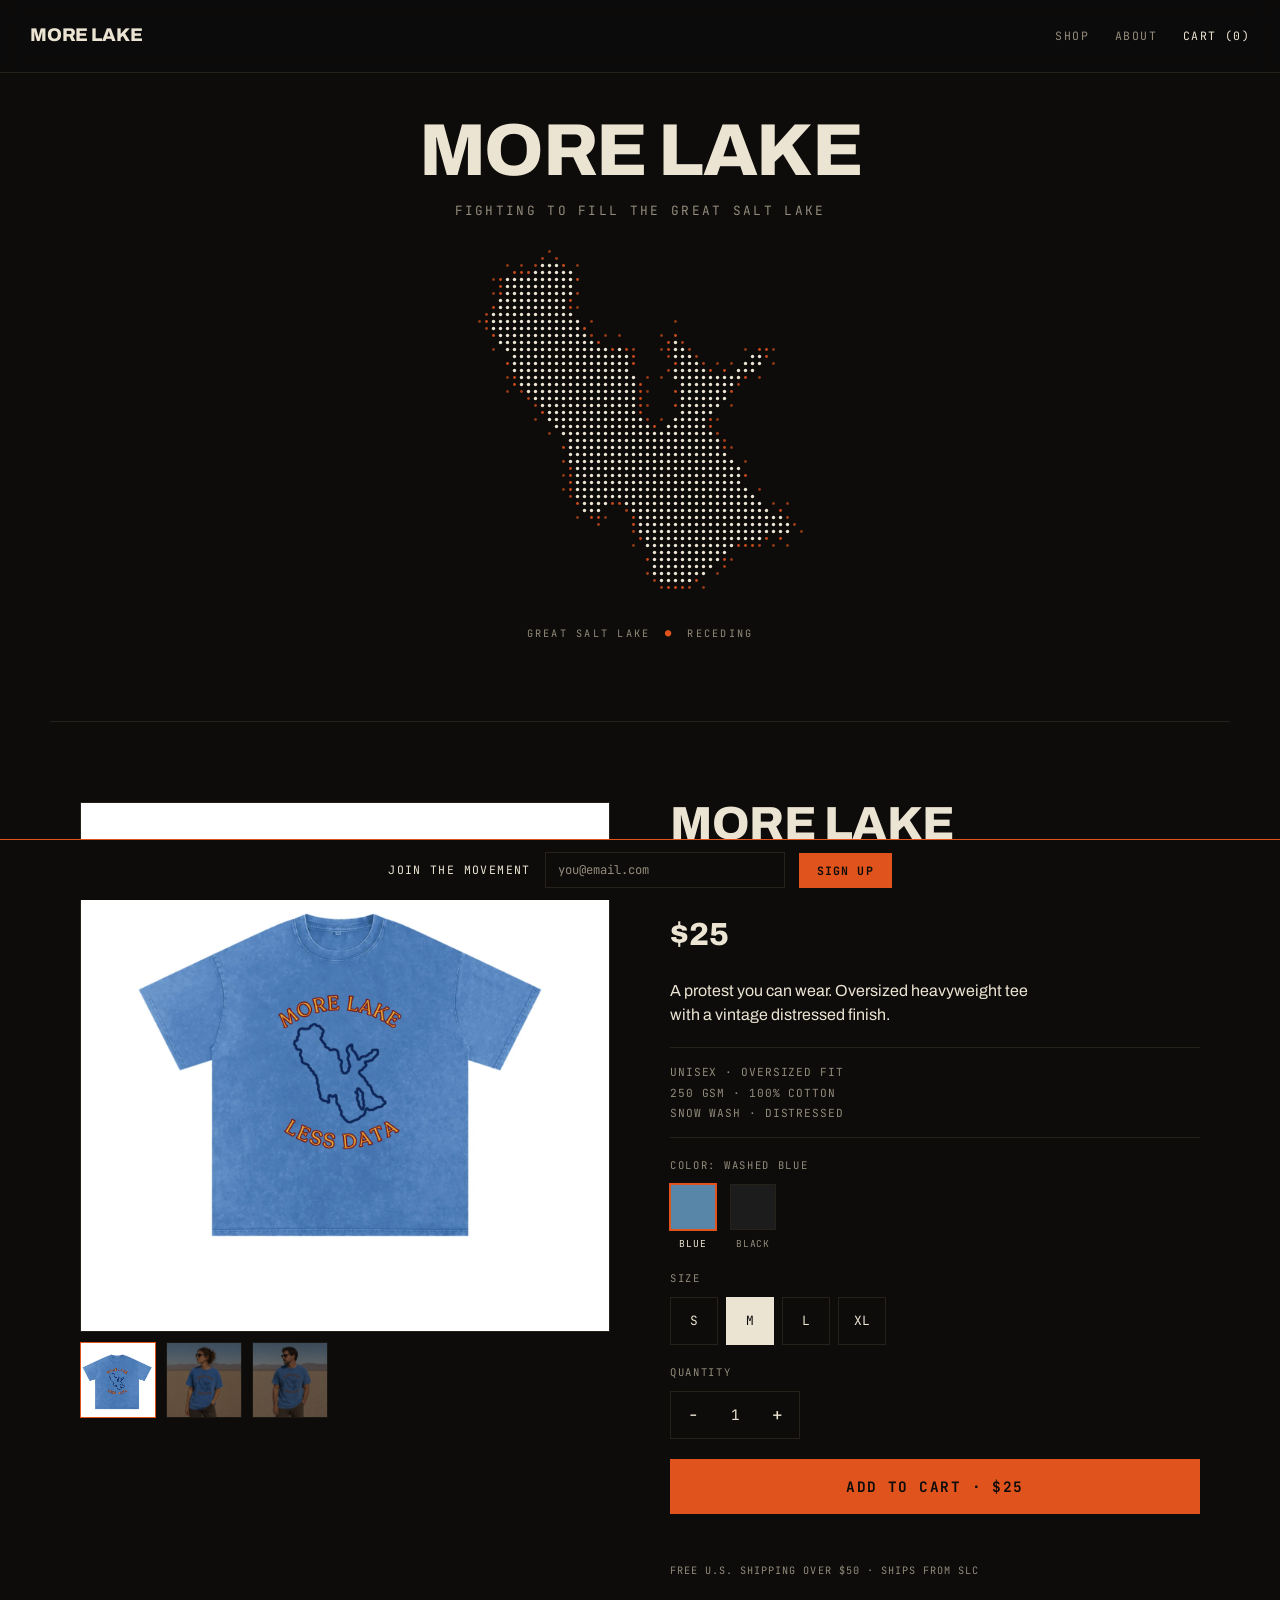
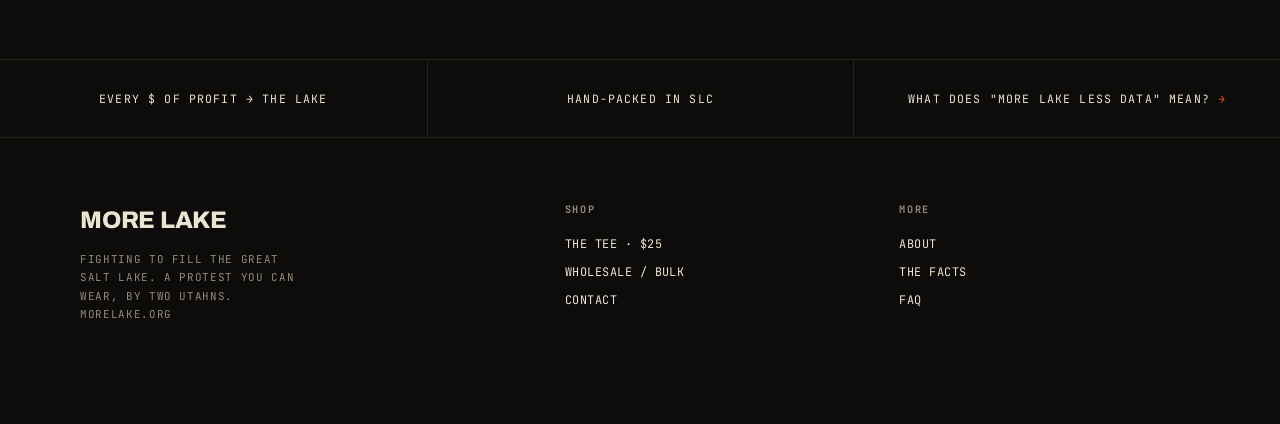
==== commit eaed8529: "Wire newsletter to Shopify + contact/wholesale forms to relay - Add shared forms.js: newsletter (ema" ====
--- a/index.html
+++ b/index.html
@@ -279,7 +279,6 @@
     if(cartLink)cartLink.addEventListener('click',function(e){e.preventDefault();openCart();});
     document.addEventListener('keydown',function(e){if(e.key==='Escape')closeCart();});
   })();
-  document.getElementById('emailbar').addEventListener('submit',function(e){e.preventDefault();var b=this.querySelector('button');b.textContent='THANKS';setTimeout(function(){b.textContent='SIGN UP'},1500);});
 
   // ---- LAKE DISSOLVE: shoreline recedes & fills, dithered, from the real shirt mask ----
   (function(){
@@ -353,5 +352,6 @@
     var rt; window.addEventListener('resize',function(){clearTimeout(rt);rt=setTimeout(function(){ if(maskImg.complete) build(); },150);});
   })();
 </script>
+<script src="forms.js"></script>
 </body>
 </html>
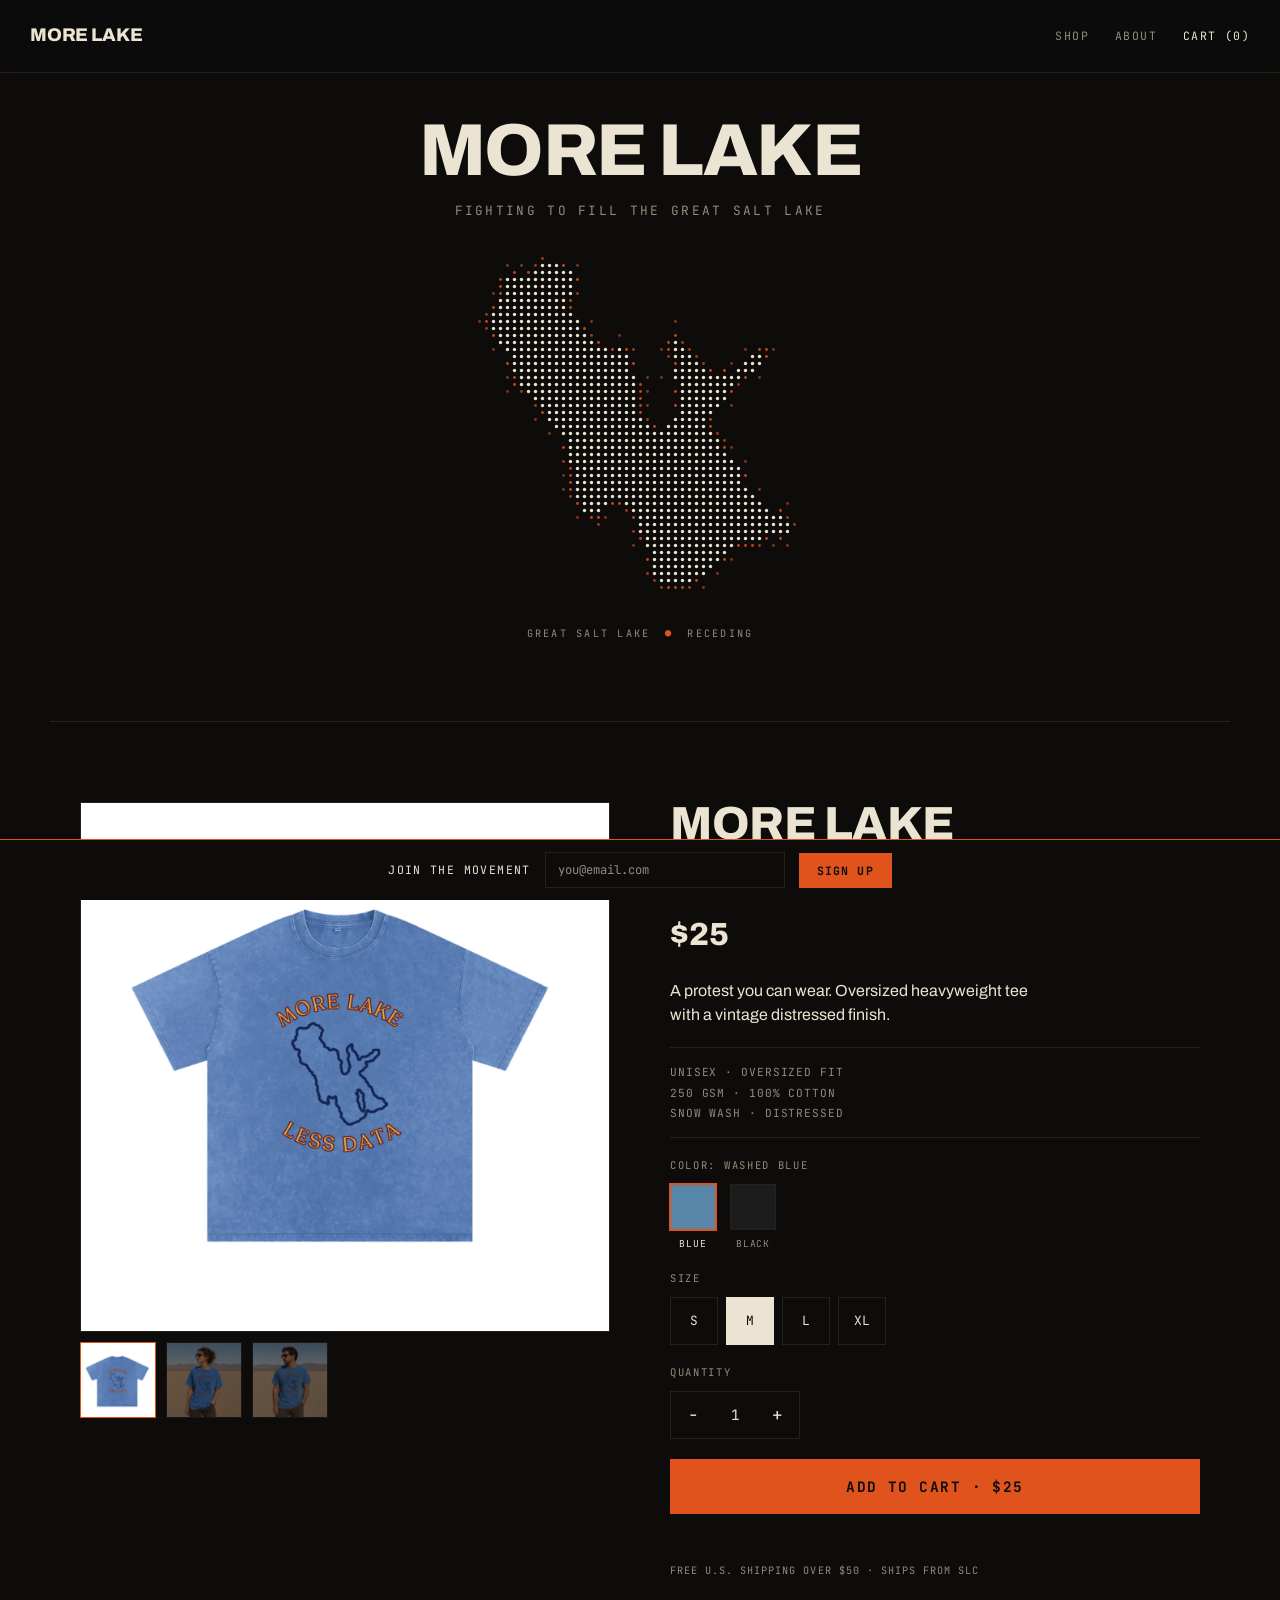
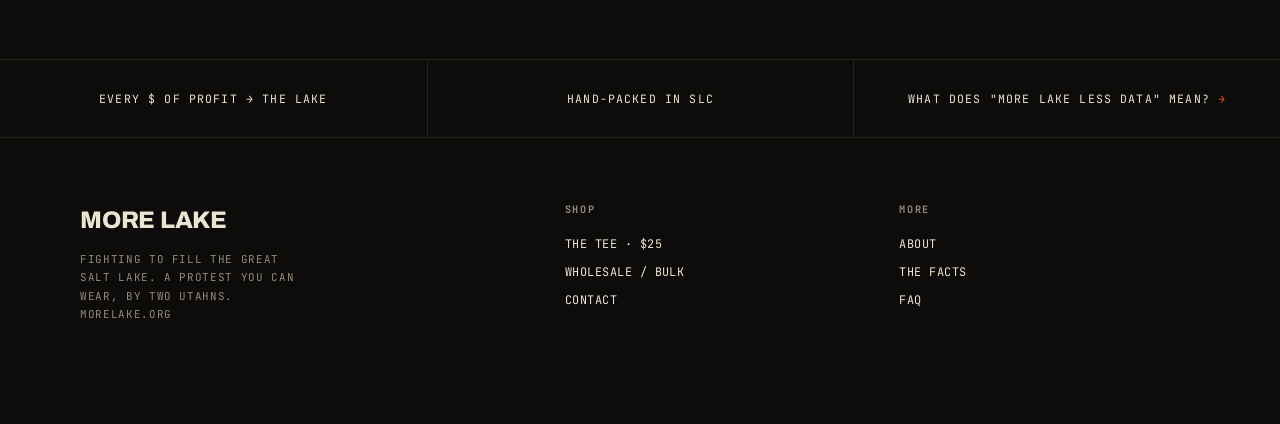
==== commit d24409b8: "Tighten shirt crop, add favicon + social cards + analytics - Normalize blue/black flat shirts to one" ====
--- a/index.html
+++ b/index.html
@@ -9,6 +9,28 @@
 <link rel="preconnect" href="https://fonts.gstatic.com" crossorigin>
 <link href="https://fonts.googleapis.com/css2?family=Archivo:wght@400;500;600;700;800;900&family=JetBrains+Mono:wght@400;500;700&display=swap" rel="stylesheet">
 <link rel="stylesheet" href="styles.css">
+<meta name="description" content="Fighting to fill the Great Salt Lake. Buy a t-shirt to support the cause.">
+<link rel="icon" type="image/png" sizes="32x32" href="assets/favicon-32.png">
+<link rel="icon" type="image/png" sizes="16x16" href="assets/favicon-16.png">
+<link rel="apple-touch-icon" href="assets/apple-touch-icon.png">
+<meta property="og:type" content="website">
+<meta property="og:site_name" content="More Lake">
+<meta property="og:title" content="More Lake">
+<meta property="og:description" content="Fighting to fill the Great Salt Lake. Buy a t-shirt to support the cause.">
+<meta property="og:url" content="https://morelake.org/">
+<meta property="og:image" content="https://morelake.org/assets/og.png">
+<meta property="og:image:width" content="1200">
+<meta property="og:image:height" content="630">
+<meta name="twitter:card" content="summary_large_image">
+<meta name="twitter:title" content="More Lake">
+<meta name="twitter:description" content="Fighting to fill the Great Salt Lake. Buy a t-shirt to support the cause.">
+<meta name="twitter:image" content="https://morelake.org/assets/og.png">
+<!-- Privacy-friendly analytics by Plausible -->
+<script async src="https://plausible.io/js/pa-uACn6INr_4pYyC8AbRy3_.js"></script>
+<script>
+  window.plausible=window.plausible||function(){(plausible.q=plausible.q||[]).push(arguments)},plausible.init=plausible.init||function(i){plausible.o=i||{}};
+  plausible.init()
+</script>
 </head>
 <body>
 
@@ -185,10 +207,29 @@
     function match(color,size){return VARIANTS.find(function(x){return x.opts.some(function(t){return t.indexOf(color)>-1;})&&x.opts.some(function(t){return t===size;});});}
     function cur(){var sw=document.querySelector('#swatches .sw.on'),sz=document.querySelector('#sizes .sz.on');return {color:(sw?sw.dataset.color:'blue').toLowerCase(),size:(sz?sz.textContent.trim().toLowerCase():'')};}
     function pdpQty(){var q=document.getElementById('qval');return q?(parseInt(q.textContent,10)||1):1;}
+    function firstAvailableSize(color){
+      var found=null;
+      document.querySelectorAll('#sizes .sz').forEach(function(b){
+        if(found)return;
+        var mv=match(color,b.textContent.trim().toLowerCase());
+        if(mv&&mv.avail)found=b;
+      });
+      return found;
+    }
+    function ensureSize(color){
+      var sz=document.querySelector('#sizes .sz.on');
+      var mv=sz?match(color,sz.textContent.trim().toLowerCase()):null;
+      if(!mv||!mv.avail){
+        var b=firstAvailableSize(color);
+        if(b){document.querySelectorAll('#sizes .sz').forEach(function(x){x.classList.remove('on');});b.classList.add('on');}
+      }
+    }
     function refresh(){
       if(!VARIANTS.length)return;
       var c=cur();
       document.querySelectorAll('#sizes .sz').forEach(function(b){var v=match(c.color,b.textContent.trim().toLowerCase());b.classList.toggle('soldout',!v||!v.avail);});
+      ensureSize(c.color);
+      c=cur();
       var v=c.size?match(c.color,c.size):null;
       if(!v||!v.avail){addBtn.classList.add('soldout');addBtn.textContent='SOLD OUT';if(note){note.textContent=c.size?'Sold out in this size':'';note.className='stocknote out';}}
       else{addBtn.classList.remove('soldout');addBtn.textContent='ADD TO CART · $25';if(note){if(v.qty!=null&&v.qty>0&&v.qty<=5){note.textContent='Only '+v.qty+' left';note.className='stocknote low';}else{note.textContent='';note.className='stocknote';}}if(v.qty!=null&&v.qty>0){var qe=document.getElementById('qval');if(qe&&(parseInt(qe.textContent,10)||1)>v.qty)qe.textContent=v.qty;}}
--- a/styles.css
+++ b/styles.css
@@ -39,7 +39,7 @@
 
 /* product */
 .product{border-top:1px solid var(--line);padding:80px 30px;display:grid;grid-template-columns:1fr 1fr;gap:60px;max-width:1180px;margin:0 auto}
-.gallery .main{width:100%;aspect-ratio:1/1;object-fit:contain;background:#fff;border:1px solid var(--line);padding:9%}
+.gallery .main{width:100%;aspect-ratio:1/1;object-fit:contain;background:#fff;border:1px solid var(--line);padding:4%}
 .thumbs{display:flex;gap:10px;margin-top:10px}
 .thumbs img{width:76px;height:76px;object-fit:contain;background:#fff;border:1px solid var(--line);cursor:pointer;opacity:.5;transition:.15s}
 .thumbs img:hover,.thumbs img.on{opacity:1;border-color:var(--orange)}
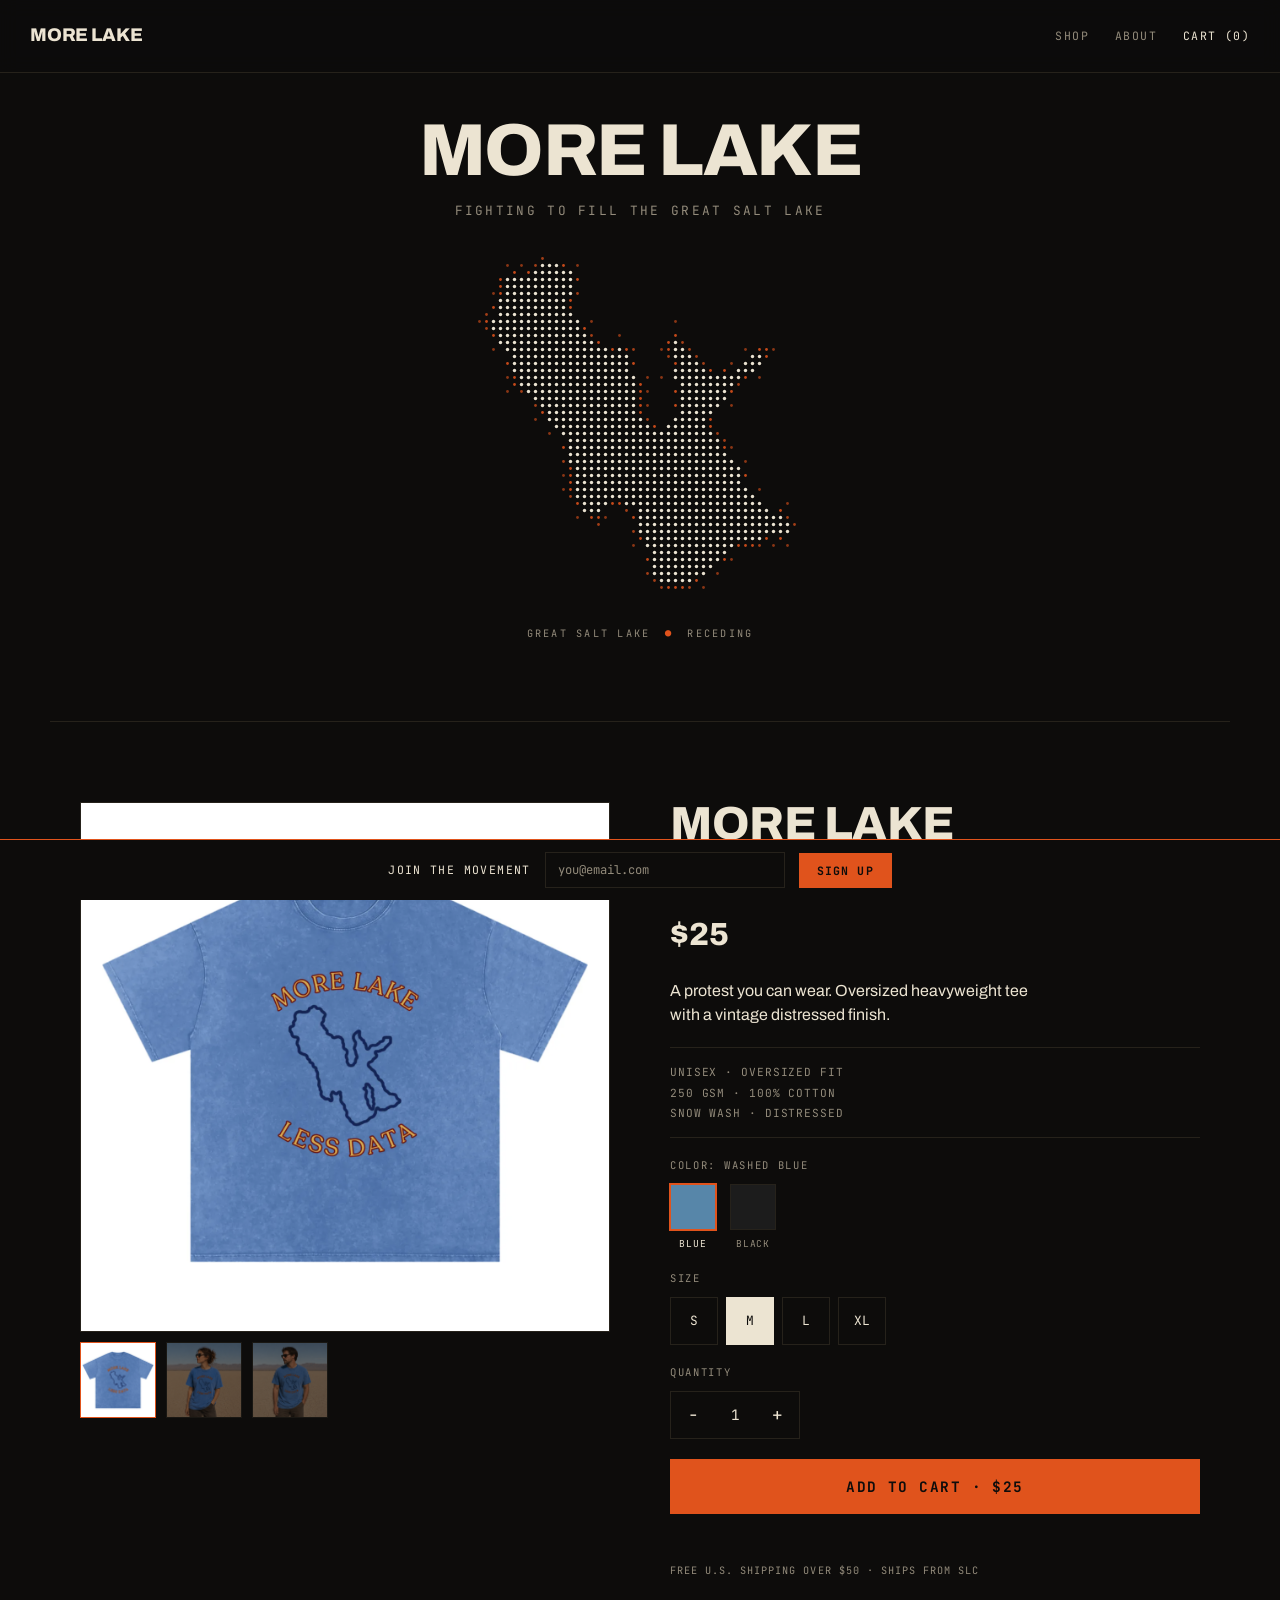
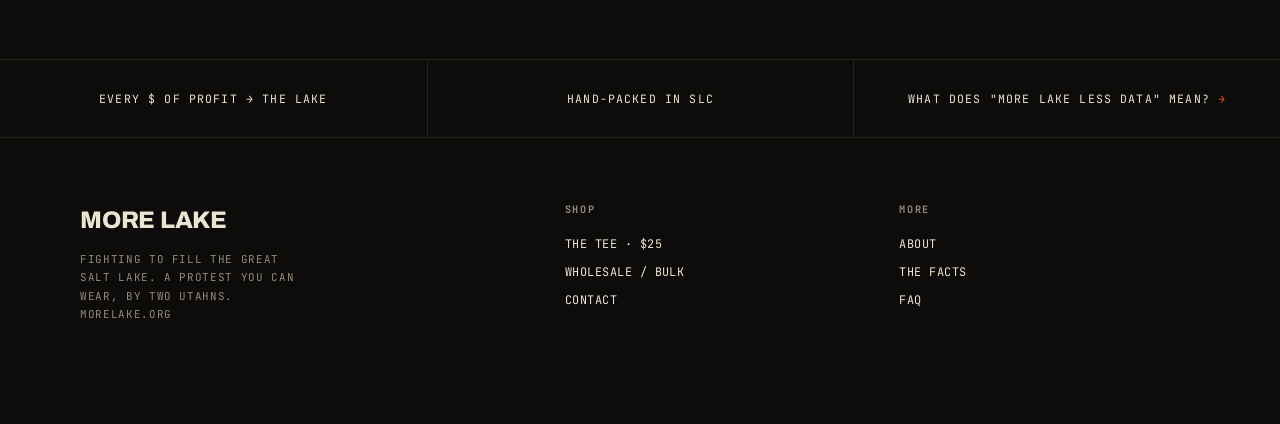
==== commit 09543985: "Migrate cart from deprecated checkout API to the Cart API - Replace the Buy Button SDK + Storefront " ====
--- a/index.html
+++ b/index.html
@@ -179,30 +179,37 @@
   // ---- Shopify: live stock + on-site cart drawer (Storefront API) ----
   (function(){
     var SHOP='cgc10s-wr.myshopify.com', TOKEN='ea864748ef8052ec1c69f23bfa16587c', PID='9470919606530';
-    var CLIENT=null, VARIANTS=[], CO=null, ready=false;
+    var VARIANTS=[], CO=null, ready=false;
+    var API='https://'+SHOP+'/api/2024-01/graphql.json';
+    var CART_F='fragment C on Cart{id checkoutUrl cost{subtotalAmount{amount}} lines(first:50){edges{node{id quantity merchandise{...on ProductVariant{id title price{amount} product{title}}}}}}}';
+    function gql(q,vars){return fetch(API,{method:'POST',headers:{'Content-Type':'application/json','X-Shopify-Storefront-Access-Token':TOKEN},body:JSON.stringify({query:q,variables:vars||{}})}).then(function(r){return r.json();});}
     var addBtn=document.getElementById('add'), note=document.getElementById('stocknote');
     var itemsEl=document.getElementById('cartItems'), subEl=document.getElementById('cartSubtotal'), cartLink=document.getElementById('cartLink');
     var drawer=document.getElementById('cartDrawer'), backdrop=document.getElementById('cartBackdrop');
     var msgEl=document.getElementById('cartMsg'), msgT=null;
     function showCartMsg(t){if(!msgEl)return;msgEl.textContent=t;msgEl.classList.add('show');if(msgT)clearTimeout(msgT);msgT=setTimeout(function(){if(msgEl)msgEl.classList.remove('show');},6000);}
     function clearCartMsg(){if(msgEl)msgEl.classList.remove('show');}
-    function lineByVariant(gid){return lines().find(function(l){return l.variant&&l.variant.id===gid;});}
+    function lineByVariant(gid){return lines().find(function(l){return l.merchandise&&l.merchandise.id===gid;});}
 
     function money(p){var a=(p&&p.amount!=null)?p.amount:p;var n=parseFloat(a);return '$'+(isNaN(n)?'0.00':n.toFixed(2));}
-    function unit(li){var p=li.variant&&li.variant.price;return parseFloat((p&&p.amount!=null)?p.amount:p)||0;}
-    function lineImg(li){var t=((li.variant&&li.variant.title)||li.title||'').toLowerCase();return t.indexOf('black')>-1?'assets/black-flat.png':'assets/blue-flat.png';}
-    function lines(){return (CO&&CO.lineItems)||[];}
+    function unit(li){var p=li.merchandise&&li.merchandise.price;return parseFloat((p&&p.amount!=null)?p.amount:p)||0;}
+    function lineImg(li){var t=((li.merchandise&&li.merchandise.title)||'').toLowerCase();return t.indexOf('black')>-1?'assets/black-flat.png':'assets/blue-flat.png';}
+    function lines(){return (CO&&CO.lines&&CO.lines.edges||[]).map(function(e){return e.node;});}
     function count(){return lines().reduce(function(s,li){return s+li.quantity;},0);}
     function updCount(){if(cartLink)cartLink.textContent='CART ('+count()+')';}
 
-    function ingest(p){
-      if(!p||!p.variants||!p.variants.length)return false;
-      VARIANTS=p.variants.map(function(v){
-        var o=(v.selectedOptions||[]).map(function(x){return String(x.value).toLowerCase().trim();});
-        if(!o.length)o=String(v.title||'').toLowerCase().split('/').map(function(t){return t.trim();});
-        return {gid:v.id,opts:o,avail:v.available!==false,qty:(typeof v.quantityAvailable==='number'?v.quantityAvailable:null)};
-      });
-      refresh();return true;
+    function loadProduct(){
+      var q='{ product(id:"gid://shopify/Product/'+PID+'"){ variants(first:50){ edges{ node{ id title selectedOptions{value} availableForSale quantityAvailable } } } } }';
+      return gql(q).then(function(j){
+        var p=j&&j.data&&j.data.product; if(!p||!p.variants)return;
+        VARIANTS=(p.variants.edges||[]).map(function(e){
+          var v=e.node;
+          var o=(v.selectedOptions||[]).map(function(x){return String(x.value).toLowerCase().trim();});
+          if(!o.length)o=String(v.title||'').toLowerCase().split('/').map(function(t){return t.trim();});
+          return {gid:v.id,opts:o,avail:v.availableForSale!==false,qty:(typeof v.quantityAvailable==='number'?v.quantityAvailable:null)};
+        });
+        refresh();
+      }).catch(function(){});
     }
     function match(color,size){return VARIANTS.find(function(x){return x.opts.some(function(t){return t.indexOf(color)>-1;})&&x.opts.some(function(t){return t===size;});});}
     function cur(){var sw=document.querySelector('#swatches .sw.on'),sz=document.querySelector('#sizes .sz.on');return {color:(sw?sw.dataset.color:'blue').toLowerCase(),size:(sz?sz.textContent.trim().toLowerCase():'')};}
@@ -235,57 +242,46 @@
       else{addBtn.classList.remove('soldout');addBtn.textContent='ADD TO CART · $25';if(note){if(v.qty!=null&&v.qty>0&&v.qty<=5){note.textContent='Only '+v.qty+' left';note.className='stocknote low';}else{note.textContent='';note.className='stocknote';}}if(v.qty!=null&&v.qty>0){var qe=document.getElementById('qval');if(qe&&(parseInt(qe.textContent,10)||1)>v.qty)qe.textContent=v.qty;}}
     }
 
-    function fetchInventory(){
-      var ql='{ product(id:"gid://shopify/Product/'+PID+'"){ variants(first:50){ edges{ node{ id title quantityAvailable } } } } }';
-      fetch('https://'+SHOP+'/api/2024-01/graphql.json',{method:'POST',headers:{'Content-Type':'application/json','X-Shopify-Storefront-Access-Token':TOKEN},body:JSON.stringify({query:ql})})
-        .then(function(r){return r.json();})
-        .then(function(j){
-          var pr=j&&j.data&&j.data.product, eds=(pr&&pr.variants&&pr.variants.edges)||[];
-          var byId={},byTitle={};
-          eds.forEach(function(e){var n=e.node;if(n&&n.quantityAvailable!=null){byId[n.id]=n.quantityAvailable;byTitle[String(n.title||'').toLowerCase().trim()]=n.quantityAvailable;}});
-          VARIANTS.forEach(function(v){var qn=byId[v.gid];if(qn==null)qn=byTitle[v.opts.join(' / ')];if(qn!=null)v.qty=qn;});
-          refresh();
-        }).catch(function(){});
-    }
     function setCO(c){CO=c;render();updCount();}
-    function drop(){try{localStorage.removeItem('ml_co');}catch(e){}}
-    function newCart(){CLIENT.checkout.create().then(function(c){try{localStorage.setItem('ml_co',c.id);}catch(e){}setCO(c);ready=true;});}
+    function drop(){try{localStorage.removeItem('ml_cart');}catch(e){}}
+    function newCart(){return gql('mutation{cartCreate(input:{}){cart{...C}}} '+CART_F).then(function(j){var c=j&&j.data&&j.data.cartCreate&&j.data.cartCreate.cart;if(c){try{localStorage.setItem('ml_cart',c.id);}catch(e){}setCO(c);}ready=true;});}
     function getCart(){
-      var id=null; try{id=localStorage.getItem('ml_co');}catch(e){}
-      if(id){CLIENT.checkout.fetch(id).then(function(c){if(c&&!c.completedAt){setCO(c);ready=true;}else{drop();newCart();}}).catch(function(){drop();newCart();});}
+      var id=null; try{id=localStorage.getItem('ml_cart');}catch(e){}
+      if(id){gql('query($id:ID!){cart(id:$id){...C}} '+CART_F,{id:id}).then(function(j){var c=j&&j.data&&j.data.cart;if(c){setCO(c);ready=true;}else{drop();newCart();}}).catch(function(){drop();newCart();});}
       else newCart();
     }
     function addLine(gid,q){
       var before=count();
-      return CLIENT.checkout.addLineItems(CO.id,[{variantId:gid,quantity:q}]).then(function(c){
-        setCO(c);openCart();
+      return gql('mutation($id:ID!,$l:[CartLineInput!]!){cartLinesAdd(cartId:$id,lines:$l){cart{...C}}} '+CART_F,{id:CO.id,l:[{merchandiseId:gid,quantity:q}]}).then(function(j){
+        var c=j&&j.data&&j.data.cartLinesAdd&&j.data.cartLinesAdd.cart; if(c)setCO(c); openCart();
         var added=count()-before, lv=lineByVariant(gid), total=lv?lv.quantity:added;
         return {requested:q, added:added, total:total, capped:added<q};
       });
     }
     function setQty(lid,q){
       if(q<1)return removeLine(lid);
-      return CLIENT.checkout.updateLineItems(CO.id,[{id:lid,quantity:q}]).then(function(c){
-        setCO(c);
+      return gql('mutation($id:ID!,$l:[CartLineUpdateInput!]!){cartLinesUpdate(cartId:$id,lines:$l){cart{...C}}} '+CART_F,{id:CO.id,l:[{id:lid,quantity:q}]}).then(function(j){
+        var c=j&&j.data&&j.data.cartLinesUpdate&&j.data.cartLinesUpdate.cart; if(c)setCO(c);
         var l=lines().find(function(x){return x.id===lid;});
         if(l&&l.quantity<q)showCartMsg("That's all we have in stock.");
       }).catch(function(){render();});
     }
-    function removeLine(lid){return CLIENT.checkout.removeLineItems(CO.id,[lid]).then(setCO).catch(function(){render();});}
+    function removeLine(lid){return gql('mutation($id:ID!,$ids:[ID!]!){cartLinesRemove(cartId:$id,lineIds:$ids){cart{...C}}} '+CART_F,{id:CO.id,ids:[lid]}).then(function(j){var c=j&&j.data&&j.data.cartLinesRemove&&j.data.cartLinesRemove.cart;if(c)setCO(c);}).catch(function(){render();});}
     function findLine(id){return lines().find(function(l){return l.id===id;});}
     function render(){
       if(!itemsEl)return;
       var ls=lines();
       if(!ls.length){itemsEl.innerHTML='<div class="cart-empty">Your cart is empty</div>';if(subEl)subEl.textContent='$0.00';return;}
       itemsEl.innerHTML=ls.map(function(l){
+        var m=l.merchandise||{};
         return '<div class="cart-line"><img src="'+lineImg(l)+'" alt="">'
-          +'<div class="cl-info"><div class="cl-title">'+(l.title||'More Lake Less Data Tee')+'</div>'
-          +'<div class="cl-variant">'+((l.variant&&l.variant.title)||'')+'</div>'
+          +'<div class="cl-info"><div class="cl-title">'+((m.product&&m.product.title)||'More Lake Less Data Tee')+'</div>'
+          +'<div class="cl-variant">'+(m.title||'')+'</div>'
           +'<div class="cl-bottom"><span class="cl-qty"><button data-dec="'+l.id+'" aria-label="decrease">−</button><span>'+l.quantity+'</span><button data-inc="'+l.id+'" aria-label="increase">+</button></span>'
           +'<button class="cl-remove" data-rm="'+l.id+'">Remove</button></div></div>'
           +'<div class="cl-price">'+money(unit(l)*l.quantity)+'</div></div>';
       }).join('');
-      if(subEl)subEl.textContent=money(CO.subtotalPrice);
+      if(subEl)subEl.textContent=money(CO.cost&&CO.cost.subtotalAmount);
       itemsEl.querySelectorAll('[data-dec]').forEach(function(b){b.onclick=function(){var l=findLine(b.getAttribute('data-dec'));if(l)setQty(l.id,l.quantity-1);};});
       itemsEl.querySelectorAll('[data-inc]').forEach(function(b){b.onclick=function(){var l=findLine(b.getAttribute('data-inc'));if(l)setQty(l.id,l.quantity+1);};});
       itemsEl.querySelectorAll('[data-rm]').forEach(function(b){b.onclick=function(){removeLine(b.getAttribute('data-rm'));};});
@@ -293,13 +289,8 @@
     function openCart(){clearCartMsg();if(drawer){drawer.classList.add('open');drawer.setAttribute('aria-hidden','false');}if(backdrop)backdrop.classList.add('open');}
     function closeCart(){if(drawer){drawer.classList.remove('open');drawer.setAttribute('aria-hidden','true');}if(backdrop)backdrop.classList.remove('open');}
 
-    function loadSDK(cb){if(window.ShopifyBuy&&window.ShopifyBuy.buildClient)return cb();var s=document.createElement('script');s.async=true;s.src='https://sdks.shopifycdn.com/buy-button/latest/buy-button-storefront.min.js';s.onload=cb;(document.head||document.body).appendChild(s);}
-    loadSDK(function(){
-      CLIENT=ShopifyBuy.buildClient({domain:SHOP,storefrontAccessToken:TOKEN});
-      var ids=[PID,(function(){try{return btoa('gid://shopify/Product/'+PID);}catch(e){return PID;}})(),'gid://shopify/Product/'+PID];
-      (function go(i){if(i>=ids.length){console.warn('[ML] product fetch failed');return;}CLIENT.product.fetch(ids[i]).then(function(p){if(!ingest(p)){go(i+1);}else{fetchInventory();}}).catch(function(){go(i+1);});})(0);
-      getCart();
-    });
+    loadProduct();
+    getCart();
 
     var qv=document.getElementById('qval'),qm=document.getElementById('qminus'),qp=document.getElementById('qplus');
     if(qm)qm.onclick=function(){qv.textContent=Math.max(1,(parseInt(qv.textContent,10)||1)-1);};
@@ -316,7 +307,7 @@
     });
     var cClose=document.getElementById('cartClose'),cCont=document.getElementById('cartContinue'),cCheck=document.getElementById('cartCheckout');
     if(cClose)cClose.onclick=closeCart; if(cCont)cCont.onclick=closeCart; if(backdrop)backdrop.onclick=closeCart;
-    if(cCheck)cCheck.onclick=function(){if(CO&&CO.webUrl&&count()>0)window.location.href=CO.webUrl;};
+    if(cCheck)cCheck.onclick=function(){if(CO&&CO.checkoutUrl&&count()>0)window.location.href=CO.checkoutUrl;};
     if(cartLink)cartLink.addEventListener('click',function(e){e.preventDefault();openCart();});
     document.addEventListener('keydown',function(e){if(e.key==='Escape')closeCart();});
   })();
--- a/styles.css
+++ b/styles.css
@@ -39,7 +39,7 @@
 
 /* product */
 .product{border-top:1px solid var(--line);padding:80px 30px;display:grid;grid-template-columns:1fr 1fr;gap:60px;max-width:1180px;margin:0 auto}
-.gallery .main{width:100%;aspect-ratio:1/1;object-fit:contain;background:#fff;border:1px solid var(--line);padding:4%}
+.gallery .main{width:100%;aspect-ratio:1/1;object-fit:contain;background:#fff;border:1px solid var(--line);padding:2%}
 .thumbs{display:flex;gap:10px;margin-top:10px}
 .thumbs img{width:76px;height:76px;object-fit:contain;background:#fff;border:1px solid var(--line);cursor:pointer;opacity:.5;transition:.15s}
 .thumbs img:hover,.thumbs img.on{opacity:1;border-color:var(--orange)}
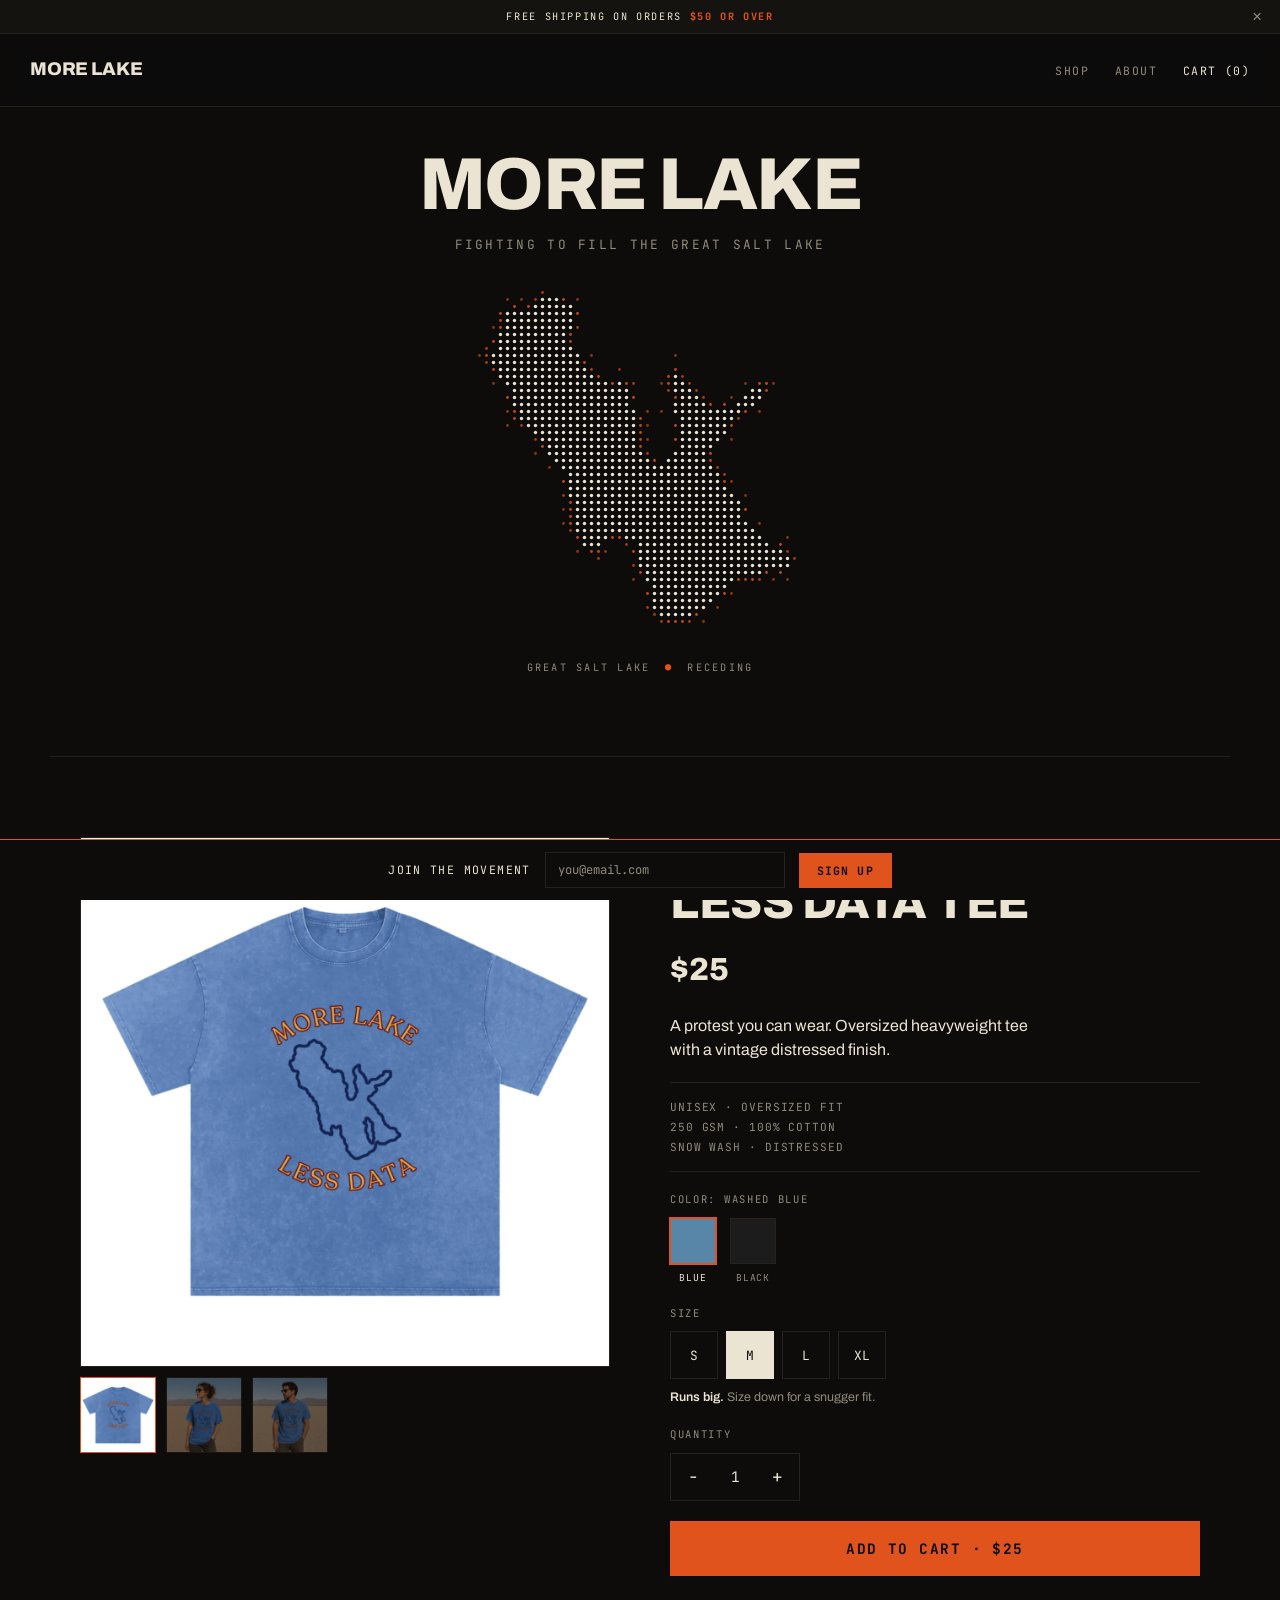
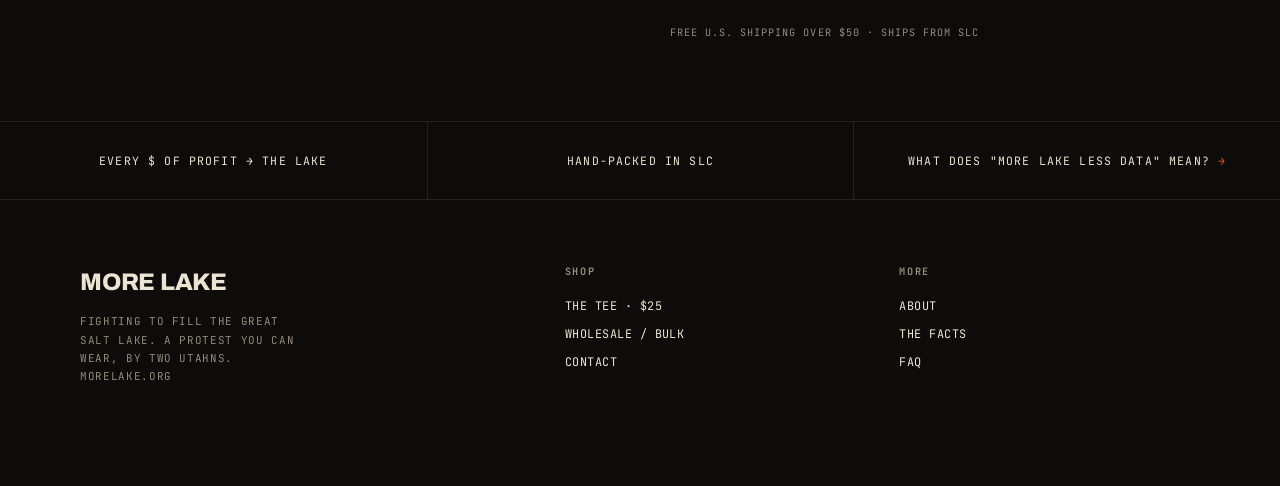
==== commit aa850910: "Add free-shipping banner and size-down fit cue to the PDP - Dismissable banner above the nav: "FREE " ====
--- a/index.html
+++ b/index.html
@@ -34,6 +34,11 @@
 </head>
 <body>
 
+<div class="shipbar" id="shipbar">
+  FREE SHIPPING ON ORDERS <b>$50 OR OVER</b>
+  <button class="shipbar-x" id="shipbarX" type="button" aria-label="Dismiss">&times;</button>
+</div>
+
 <nav>
   <div class="wordmark">More Lake</div>
   <div class="navr">
@@ -86,6 +91,7 @@
       <div class="sizes" id="sizes">
         <div class="sz">S</div><div class="sz on">M</div><div class="sz">L</div><div class="sz">XL</div>
       </div>
+      <div class="fitnote"><b>Runs big.</b> Size down for a snugger fit.</div>
     </div>
 
     <div class="opt">
--- a/styles.css
+++ b/styles.css
@@ -28,6 +28,16 @@
 .navr a:hover{color:var(--orange)}
 .navr .live{color:var(--bone)}
 
+/* free-shipping bar */
+.shipbar{position:relative;padding:9px 40px;
+  background:var(--panel);border-bottom:1px solid var(--line);
+  font-family:'JetBrains Mono',monospace;font-size:.64rem;letter-spacing:.16em;text-transform:uppercase;color:var(--bone);text-align:center}
+.shipbar b{color:var(--orange);font-weight:700}
+.shipbar-x{position:absolute;right:12px;top:50%;transform:translateY(-50%);background:none;border:none;
+  color:var(--dim2);font-size:1.05rem;line-height:1;cursor:pointer;padding:4px 6px}
+.shipbar-x:hover{color:var(--orange)}
+.shipbar.hide{display:none}
+
 /* hero */
 .hero{display:flex;flex-direction:column;align-items:center;text-align:center;padding:44px 26px 80px}
 .hero h1{font-weight:800;font-size:clamp(2.4rem,6vw,4.6rem);letter-spacing:-.02em;text-transform:uppercase;line-height:.9}
@@ -51,6 +61,8 @@
 .specrow{font-family:'JetBrains Mono',monospace;font-size:.7rem;letter-spacing:.08em;text-transform:uppercase;color:var(--dim2);
   border-top:1px solid var(--line);border-bottom:1px solid var(--line);padding:14px 0;line-height:1.8}
 .opt .olbl{font-family:'JetBrains Mono',monospace;font-size:.66rem;letter-spacing:.16em;text-transform:uppercase;color:var(--dim2);margin-bottom:10px}
+.opt .fitnote{margin-top:9px;font-size:.78rem;color:var(--dim2)}
+.opt .fitnote b{color:var(--bone);font-weight:600}
 .swatches{display:flex;gap:14px}
 .sw{display:flex;flex-direction:column;align-items:center;gap:7px;cursor:pointer}
 .sw .chip{width:46px;height:46px;border:1px solid var(--line)}
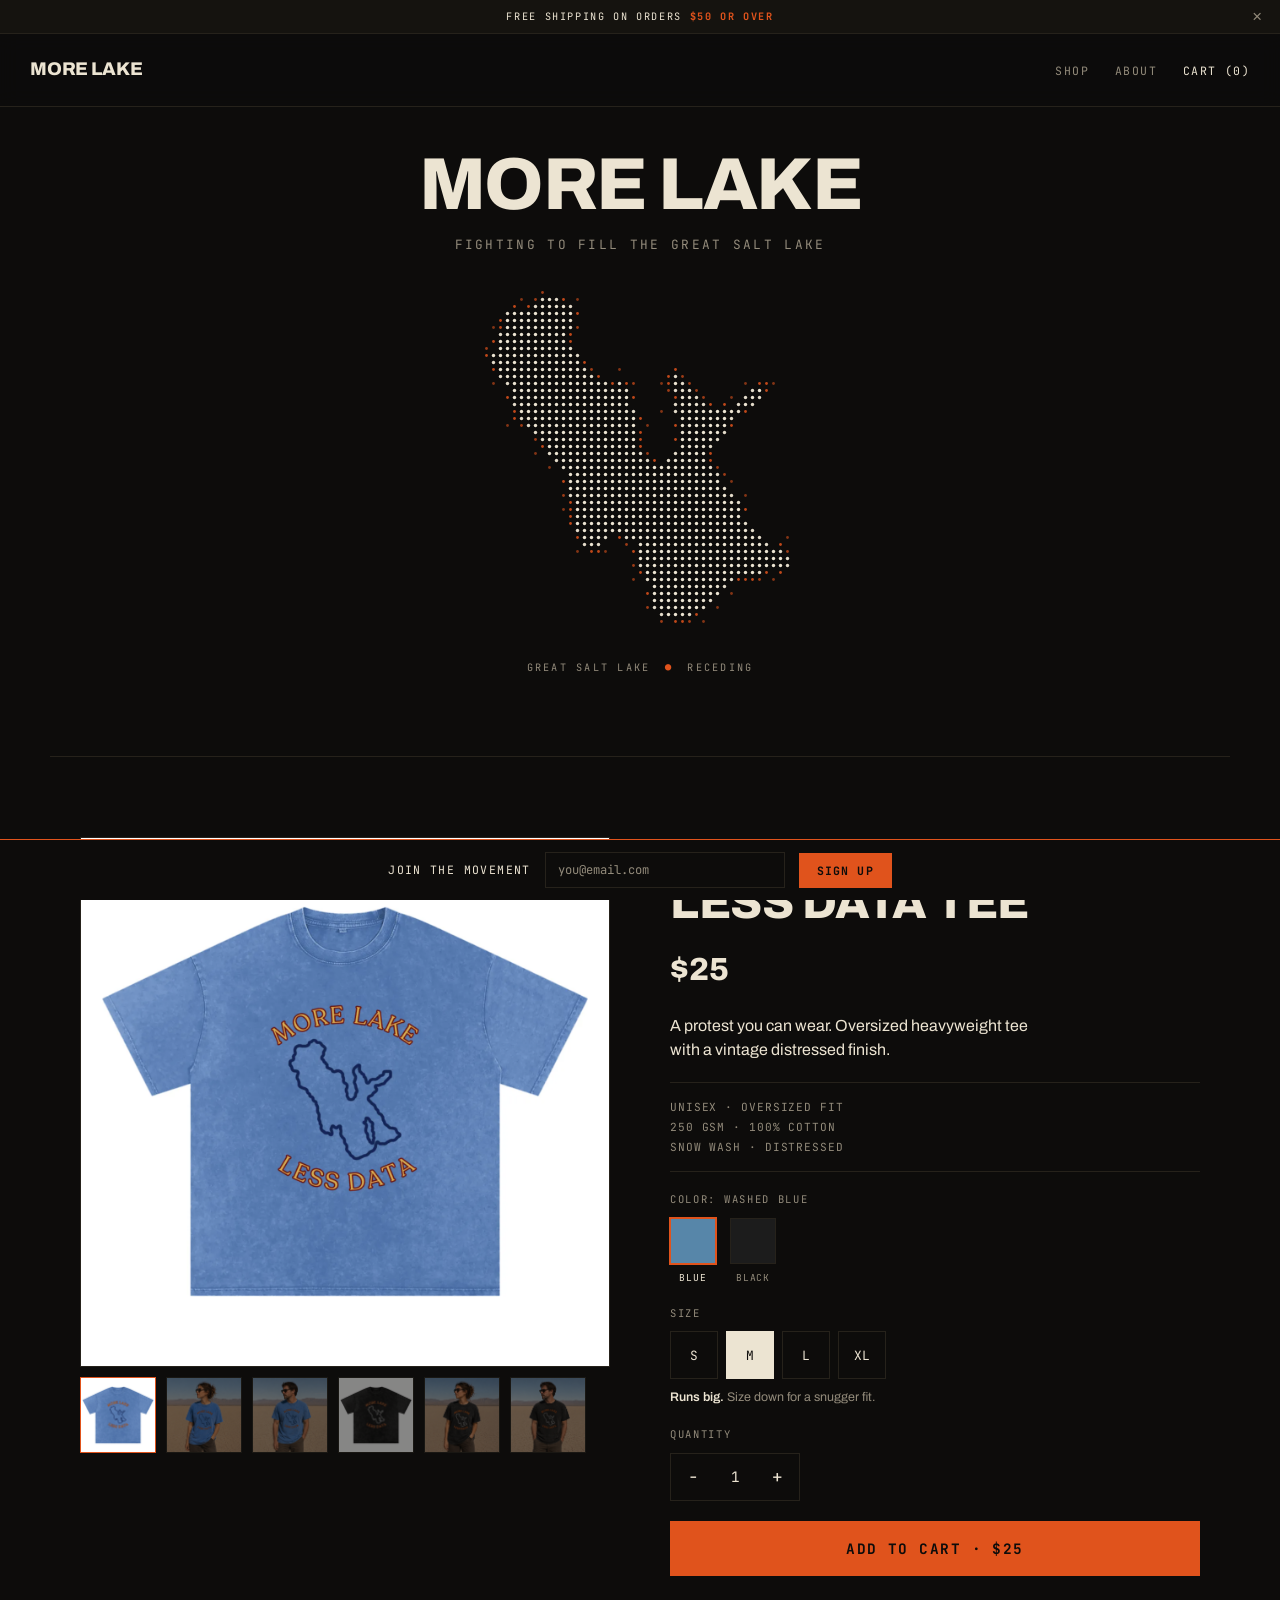
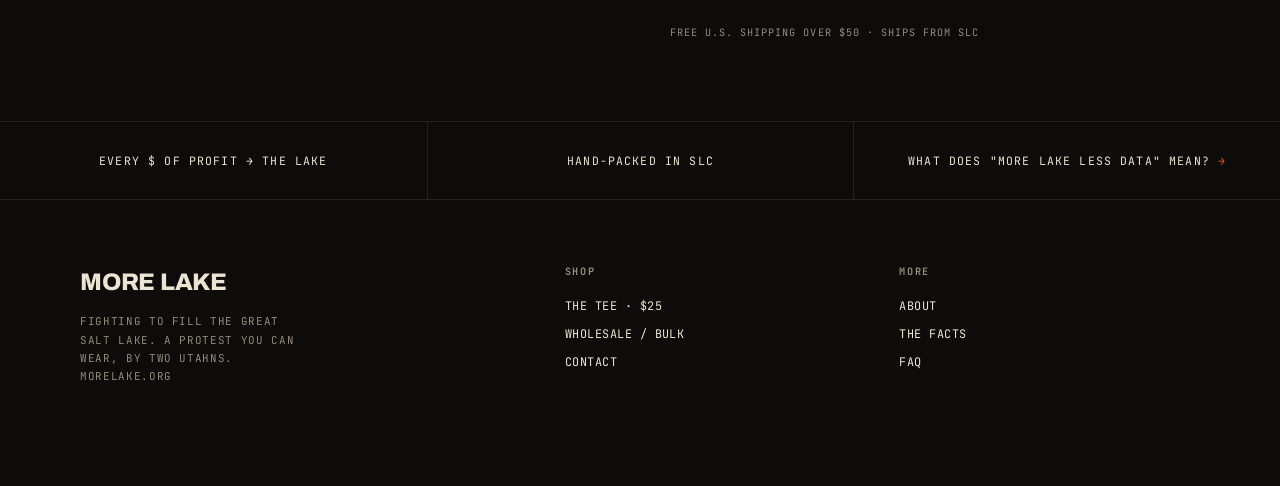
==== commit 019f095d: "Fix dead thumbnails on first load; show all colorway images in gallery Thumbnails were static HTML w" ====
--- a/index.html
+++ b/index.html
@@ -63,9 +63,12 @@
   <div class="gallery">
     <img class="main" id="mainImg" src="assets/blue-flat.png" alt="More Lake Less Data tee">
     <div class="thumbs" id="thumbs">
-      <img src="assets/blue-flat.png" class="on" alt="flat">
-      <img src="assets/blue-woman.png" alt="on model">
-      <img src="assets/blue-man.png" alt="on model">
+      <img src="assets/blue-flat.png" class="on" data-color="blue" alt="washed blue, flat">
+      <img src="assets/blue-woman.png" data-color="blue" alt="washed blue on model">
+      <img src="assets/blue-man.png" data-color="blue" alt="washed blue on model">
+      <img src="assets/black-flat.png" data-color="black" alt="washed black, flat">
+      <img src="assets/black-woman.png" data-color="black" alt="washed black on model">
+      <img src="assets/black-man.png" data-color="black" alt="washed black on model">
     </div>
   </div>
   <div class="buy">
@@ -156,24 +159,23 @@
 
 <script>
   // ---- product interactions ----
-  var SETS = {
-    blue:  ['assets/blue-flat.png','assets/blue-woman.png','assets/blue-man.png'],
-    black: ['assets/black-flat.png','assets/black-woman.png','assets/black-man.png']
-  };
   var NAMES = {blue:'Washed Blue', black:'Washed Black'};
-  var mainImg = document.getElementById('mainImg'), thumbs = document.getElementById('thumbs');
-  function loadColor(color){
-    document.getElementById('colorName').textContent = NAMES[color];
-    mainImg.src = SETS[color][0];
-    thumbs.innerHTML='';
-    SETS[color].forEach(function(src,i){
-      var t=document.createElement('img');t.src=src;if(i===0)t.className='on';
-      t.addEventListener('click',function(){mainImg.src=src;thumbs.querySelectorAll('img').forEach(function(x){x.classList.remove('on')});t.classList.add('on');});
-      thumbs.appendChild(t);
+  var mainImg = document.getElementById('mainImg');
+  var thumbEls = document.querySelectorAll('#thumbs img');
+  function selectThumb(t){
+    mainImg.src = t.getAttribute('src');
+    thumbEls.forEach(function(x){x.classList.remove('on')});
+    t.classList.add('on');
+  }
+  thumbEls.forEach(function(t){t.addEventListener('click',function(){selectThumb(t);});});
+  document.querySelectorAll('#swatches .sw').forEach(function(sw){
+    sw.addEventListener('click',function(){
+      document.querySelectorAll('#swatches .sw').forEach(function(x){x.classList.remove('on')});
+      sw.classList.add('on');
+      document.getElementById('colorName').textContent = NAMES[sw.dataset.color];
+      var t = document.querySelector('#thumbs img[data-color="'+sw.dataset.color+'"]');
+      if(t)selectThumb(t);
     });
-  }
-  document.querySelectorAll('#swatches .sw').forEach(function(sw){
-    sw.addEventListener('click',function(){document.querySelectorAll('#swatches .sw').forEach(function(x){x.classList.remove('on')});sw.classList.add('on');loadColor(sw.dataset.color);});
   });
   function bindButtons(sel){
     document.querySelectorAll(sel+' .sz').forEach(function(s){
--- a/styles.css
+++ b/styles.css
@@ -50,7 +50,7 @@
 /* product */
 .product{border-top:1px solid var(--line);padding:80px 30px;display:grid;grid-template-columns:1fr 1fr;gap:60px;max-width:1180px;margin:0 auto}
 .gallery .main{width:100%;aspect-ratio:1/1;object-fit:contain;background:#fff;border:1px solid var(--line);padding:2%}
-.thumbs{display:flex;gap:10px;margin-top:10px}
+.thumbs{display:flex;flex-wrap:wrap;gap:10px;margin-top:10px}
 .thumbs img{width:76px;height:76px;object-fit:contain;background:#fff;border:1px solid var(--line);cursor:pointer;opacity:.5;transition:.15s}
 .thumbs img:hover,.thumbs img.on{opacity:1;border-color:var(--orange)}
 .buy{display:flex;flex-direction:column;justify-content:center;gap:20px}
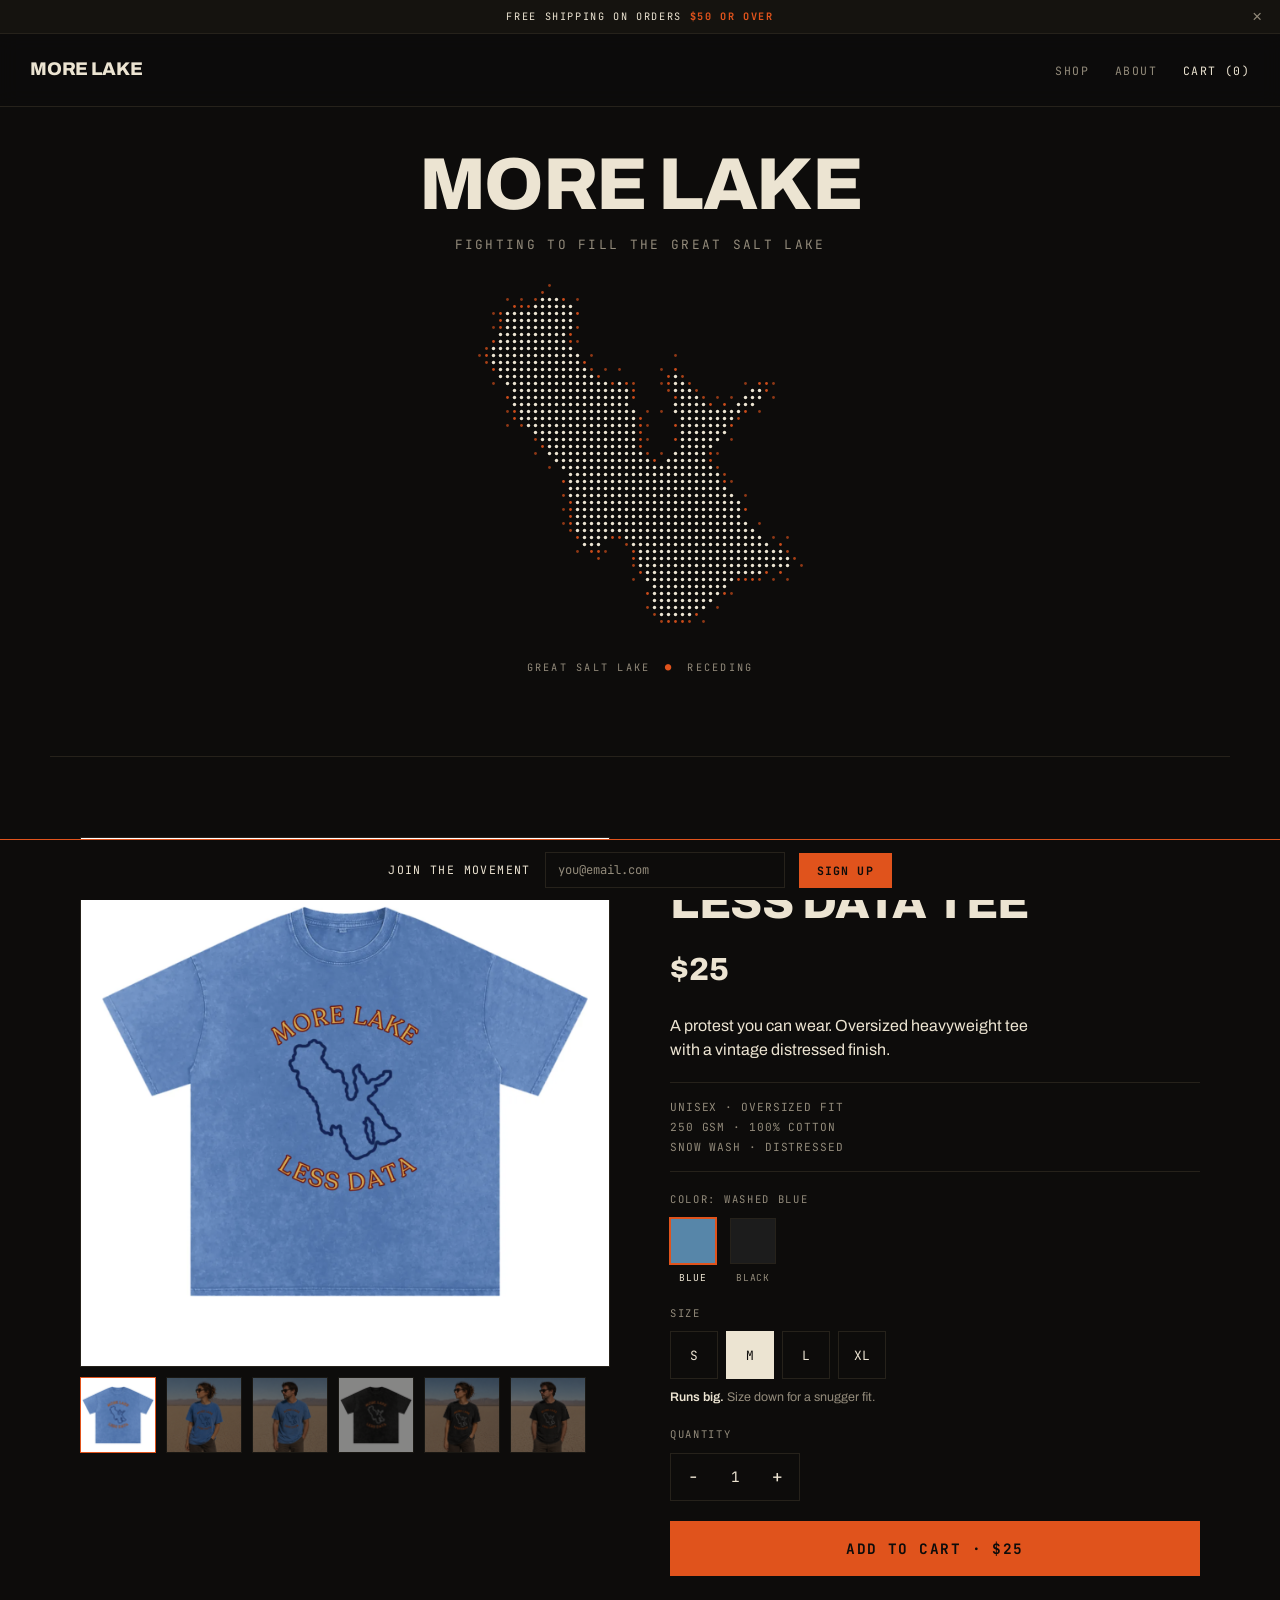
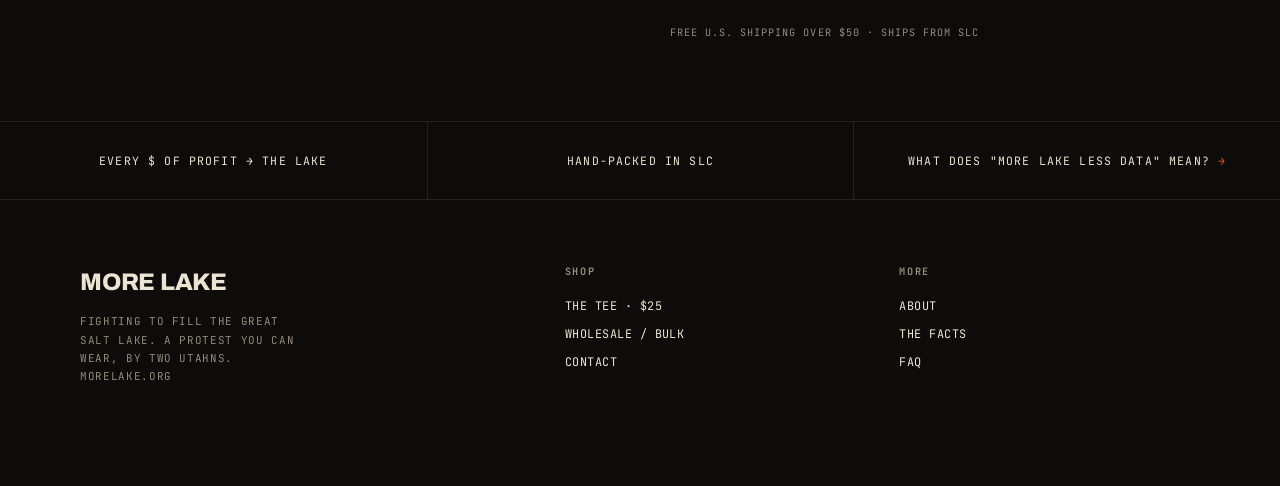
==== commit ad44d1a9: "Sync swatch when tapping a thumbnail of the other colorway Prevents viewing black while add-to-cart " ====
--- a/index.html
+++ b/index.html
@@ -167,7 +167,11 @@
     thumbEls.forEach(function(x){x.classList.remove('on')});
     t.classList.add('on');
   }
-  thumbEls.forEach(function(t){t.addEventListener('click',function(){selectThumb(t);});});
+  thumbEls.forEach(function(t){t.addEventListener('click',function(){
+    var sw=document.querySelector('#swatches .sw[data-color="'+t.dataset.color+'"]');
+    if(sw&&!sw.classList.contains('on'))sw.click();
+    selectThumb(t);
+  });});
   document.querySelectorAll('#swatches .sw').forEach(function(sw){
     sw.addEventListener('click',function(){
       document.querySelectorAll('#swatches .sw').forEach(function(x){x.classList.remove('on')});
